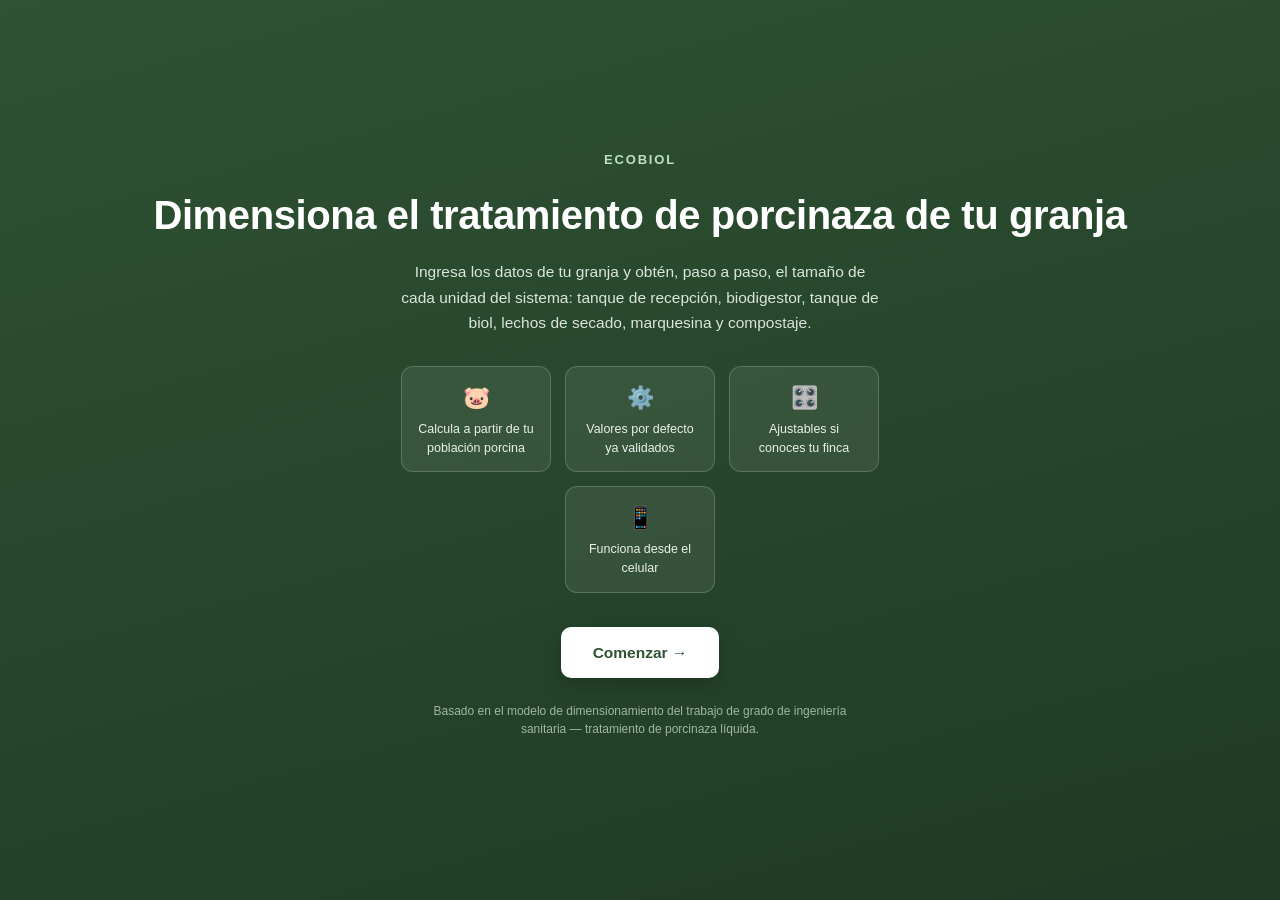
==== index.html @ 472668e7 "subida de archivos v1" ====
<!DOCTYPE html>
<html lang="es">
<head>
<meta charset="UTF-8">
<meta name="viewport" content="width=device-width, initial-scale=1.0">
<title>ECOBIOL — Dimensionamiento de sistemas de tratamiento de porcinaza</title>
<link rel="stylesheet" href="estilos.css">
</head>
<body>
  <div class="landing">
    <div class="eyebrow">ECOBIOL</div>
    <h1>Dimensiona el tratamiento de porcinaza de tu granja</h1>
    <p class="tagline">Ingresa los datos de tu granja y obtén, paso a paso, el tamaño de cada unidad del sistema: tanque de recepción, biodigestor, tanque de biol, lechos de secado, marquesina y compostaje.</p>

    <div class="features">
      <div class="feature"><span class="ico">🐷</span>Calcula a partir de tu población porcina</div>
      <div class="feature"><span class="ico">⚙️</span>Valores por defecto ya validados</div>
      <div class="feature"><span class="ico">🎛️</span>Ajustables si conoces tu finca</div>
      <div class="feature"><span class="ico">📱</span>Funciona desde el celular</div>
    </div>

    <a class="cta" href="calculadora.html">Comenzar →</a>
    <p class="footnote">Basado en el modelo de dimensionamiento del trabajo de grado de ingeniería sanitaria — tratamiento de porcinaza líquida.</p>
  </div>
</body>
</html>
---- estilos.css ----
:root{
    --bg:#FAF9F5;
    --surface:#FFFFFF;
    --text:#20241F;
    --text-muted:#5B6259;
    --border:#E3E0D4;
    --green:#2F5233;
    --green-light:#E7EEE3;
    --clay:#8C4E30;
    --clay-light:#F3E7DE;
    --teal:#2C6B74;
    --teal-light:#E3EFEF;
    --amber:#8A5A0A;
    --amber-light:#FBF0DC;
    --radius:10px;
    --shadow:0 1px 2px rgba(32,36,31,0.06), 0 4px 14px rgba(32,36,31,0.05);
  }
  *{box-sizing:border-box;}
  body{
    margin:0;
    font-family:-apple-system,BlinkMacSystemFont,"Segoe UI",Roboto,Helvetica,Arial,sans-serif;
    background:var(--bg);
    color:var(--text);
    line-height:1.5;
  }
  .wrap{max-width:880px;margin:0 auto;padding:0 20px 80px;}
  header.top{
    background:var(--green);
    color:#fff;
    padding:28px 20px 22px;
    margin-bottom:0;
  }
  header.top .inner{max-width:880px;margin:0 auto;}
  header.top h1{
    font-size:22px;
    margin:0 0 6px;
    font-weight:700;
    letter-spacing:-0.01em;
  }
  header.top p{margin:0;color:#DCE6DD;font-size:14px;max-width:640px;}

  .flow-nav{
    display:flex;
    gap:6px;
    overflow-x:auto;
    padding:14px 20px;
    background:var(--surface);
    border-bottom:1px solid var(--border);
    position:sticky;
    top:0;
    z-index:10;
  }
  .flow-nav .inner{display:flex;gap:6px;max-width:880px;margin:0 auto;width:100%;}
  .flow-dot{
    flex:0 0 auto;
    font-size:11.5px;
    padding:6px 10px;
    border-radius:999px;
    border:1px solid var(--border);
    color:var(--text-muted);
    white-space:nowrap;
    text-decoration:none;
    background:var(--bg);
    cursor:pointer;
    font-family:inherit;
  }
  .flow-dot.general{border-color:#D8D5C8;}
  .flow-dot.liquida{border-color:#BFDCDF;color:var(--teal);background:var(--teal-light);}
  .flow-dot.solida{border-color:#E4C9B8;color:var(--clay);background:var(--clay-light);}
  .flow-dot.current{
    background:var(--green)!important;
    color:#fff!important;
    border-color:var(--green)!important;
    font-weight:700;
  }

  /* --- Navegación por pasos a pantalla completa --- */
  .step{display:none;animation:stepIn .25s ease;}
  .step.active{display:block;}
  @keyframes stepIn{from{opacity:0;transform:translateY(6px);}to{opacity:1;transform:translateY(0);}}

  .step-footer{
    position:fixed;left:0;right:0;bottom:0;
    background:var(--surface);
    border-top:1px solid var(--border);
    padding:12px 20px;
    display:flex;align-items:center;justify-content:space-between;gap:14px;
    z-index:20;
    box-shadow:0 -2px 10px rgba(32,36,31,0.06);
  }
  .step-footer .inner{max-width:880px;margin:0 auto;width:100%;display:flex;align-items:center;justify-content:space-between;gap:14px;}
  .step-footer .counter{font-size:12.5px;color:var(--text-muted);white-space:nowrap;}
  button.nav-btn{
    background:var(--green);color:#fff;border:none;padding:11px 20px;border-radius:8px;
    font-size:14px;font-weight:600;cursor:pointer;font-family:inherit;
  }
  button.nav-btn.ghost{background:transparent;color:var(--text);border:1.5px solid var(--border);}
  button.nav-btn:disabled{opacity:0.32;cursor:default;}
  .wrap{padding-bottom:100px;}

  section.card{
    background:var(--surface);
    border:1px solid var(--border);
    border-radius:var(--radius);
    padding:22px 22px 24px;
    margin-top:20px;
    box-shadow:var(--shadow);
  }
  section.card.hidden{display:none;}
  .tag{
    display:inline-block;
    font-size:11px;
    font-weight:700;
    text-transform:uppercase;
    letter-spacing:0.04em;
    padding:3px 8px;
    border-radius:5px;
    margin-bottom:10px;
  }
  .tag.liquida{background:var(--teal-light);color:var(--teal);}
  .tag.solida{background:var(--clay-light);color:var(--clay);}
  .tag.general{background:var(--green-light);color:var(--green);}

  h2{font-size:17px;margin:0 0 4px;font-weight:700;}
  h3{font-size:14px;margin:18px 0 8px;font-weight:700;color:var(--text);}
  .sub{color:var(--text-muted);font-size:13.5px;margin:0 0 16px;}

  .grid{display:grid;grid-template-columns:repeat(2,1fr);gap:12px 16px;}
  .grid.cols-4{grid-template-columns:repeat(4,1fr);}
  @media (max-width:600px){ .grid, .grid.cols-4{grid-template-columns:1fr 1fr;} }

  label{display:block;font-size:12.5px;color:var(--text-muted);margin-bottom:4px;}
  input[type=number], select{
    width:100%;
    padding:9px 10px;
    border:1px solid var(--border);
    border-radius:7px;
    font-size:14px;
    background:var(--bg);
    color:var(--text);
    font-family:inherit;
  }
  input[type=number]:focus, select:focus{outline:2px solid var(--green);outline-offset:1px;}

  .radio-row{display:flex;gap:10px;flex-wrap:wrap;}
  .radio-card{
    flex:1 1 200px;
    border:1.5px solid var(--border);
    border-radius:var(--radius);
    padding:12px 14px;
    cursor:pointer;
    background:var(--bg);
  }
  .radio-card input{margin-right:8px;}
  .radio-card.checked{border-color:var(--green);background:var(--green-light);}
  .radio-card strong{display:block;font-size:14px;margin-bottom:2px;}
  .radio-card span.d{font-size:12.5px;color:var(--text-muted);}

  /* Tarjetas de decisión grandes: diagrama + título + explicación */
  .choice-grid{display:grid;grid-template-columns:repeat(2,1fr);gap:16px;margin-top:14px;}
  .choice-grid.cols-3{grid-template-columns:repeat(3,1fr);}
  @media (max-width:700px){ .choice-grid, .choice-grid.cols-3{grid-template-columns:1fr;} }

  .choice-card{
    border:2px solid var(--border);
    border-radius:14px;
    background:var(--surface);
    cursor:pointer;
    overflow:hidden;
    text-align:left;
    transition:border-color .15s, box-shadow .15s;
    position:relative;
  }
  .choice-card:hover{border-color:var(--text-muted);}
  .choice-card.selected{border-color:var(--green);box-shadow:0 0 0 3px var(--green-light);}
  .choice-card input{position:absolute;opacity:0;pointer-events:none;}
  .choice-card .diagram{
    background:var(--bg);
    border-bottom:1px solid var(--border);
    padding:10px 10px 0;
  }
  .choice-card .diagram svg{display:block;width:100%;height:auto;}
  .choice-card .body{padding:14px 16px 16px;}
  .choice-card .badge-check{
    position:absolute;top:10px;right:10px;
    width:22px;height:22px;border-radius:50%;
    background:var(--green);color:#fff;
    display:none;align-items:center;justify-content:center;font-size:13px;font-weight:700;
  }
  .choice-card.selected .badge-check{display:flex;}
  .choice-card h4{margin:0 0 6px;font-size:16px;font-weight:700;}
  .choice-card p{margin:0;font-size:13.5px;color:var(--text-muted);line-height:1.55;}
  .choice-card .stat-row{display:flex;gap:14px;margin-top:10px;font-size:12px;color:var(--text-muted);}
  .choice-card .stat-row b{display:block;font-size:14.5px;color:var(--text);font-variant-numeric:tabular-nums;}
  .choice-card .best-tag{
    display:inline-block;font-size:10.5px;font-weight:700;text-transform:uppercase;letter-spacing:.03em;
    background:var(--teal-light);color:var(--teal);padding:2px 7px;border-radius:5px;margin-bottom:8px;
  }
  .choice-card .diagram{position:relative;}
  .choice-card .diagram img{display:block;width:100%;height:auto;border-radius:2px;}
  .btn-plano{
    position:absolute;bottom:8px;right:8px;
    background:rgba(32,36,31,0.82);color:#fff;border:none;
    font-size:11.5px;padding:5px 10px;border-radius:6px;cursor:pointer;
    display:flex;align-items:center;gap:5px;
  }
  .btn-plano:hover{background:rgba(32,36,31,0.95);}

  .lightbox{
    display:none;position:fixed;inset:0;background:rgba(20,22,18,0.88);
    z-index:100;align-items:center;justify-content:center;padding:24px;
  }
  .lightbox.open{display:flex;}
  .lightbox img{max-width:100%;max-height:100%;border-radius:6px;background:#fff;}
  .lightbox .close-lb{
    position:absolute;top:18px;right:22px;background:#fff;border:none;
    width:36px;height:36px;border-radius:50%;font-size:18px;cursor:pointer;color:var(--text);
  }

  details.adv{margin-top:16px;border-top:1px dashed var(--border);padding-top:10px;}
  details.adv summary{cursor:pointer;font-size:12.5px;color:var(--green);font-weight:600;}
  details.adv .grid{margin-top:12px;}
  details.adv label{font-size:11.5px;}

  .results{
    margin-top:16px;
    background:var(--bg);
    border:1px solid var(--border);
    border-radius:8px;
    padding:14px 16px;
  }
  .results table{width:100%;border-collapse:collapse;font-size:13.5px;}
  .results td{padding:5px 4px;border-bottom:1px solid var(--border);}
  .results tr:last-child td{border-bottom:none;}
  .results td.k{color:var(--text-muted);}
  .results td.v{text-align:right;font-weight:600;font-variant-numeric:tabular-nums;}

  .note{font-size:12.5px;color:var(--text-muted);margin-top:10px;background:var(--amber-light);border:1px solid #EAD9B4;color:var(--amber);padding:8px 10px;border-radius:7px;}
  .cta-row{display:flex;gap:10px;margin-top:18px;}
  button.primary{
    background:var(--green);color:#fff;border:none;padding:10px 18px;border-radius:8px;
    font-size:14px;font-weight:600;cursor:pointer;
  }
  button.ghost{
    background:transparent;color:var(--text-muted);border:1px solid var(--border);padding:10px 18px;border-radius:8px;
    font-size:14px;cursor:pointer;
  }
  .compare-table{width:100%;border-collapse:collapse;font-size:13px;margin-top:12px;}
  .compare-table th,.compare-table td{padding:7px 8px;border-bottom:1px solid var(--border);text-align:left;}
  .compare-table th{color:var(--text-muted);font-weight:600;font-size:12px;text-transform:uppercase;letter-spacing:0.02em;}
  .compare-table td.num{text-align:right;font-variant-numeric:tabular-nums;}
  .compare-table tr.best{background:var(--teal-light);}
  footer.foot{max-width:880px;margin:30px auto 0;padding:0 20px;color:var(--text-muted);font-size:12px;}

/* ================= Portada (index.html) ================= */
.landing{
  min-height:100vh;
  display:flex;flex-direction:column;align-items:center;justify-content:center;
  text-align:center;padding:40px 20px;
  background:linear-gradient(165deg, var(--green) 0%, #1F3A24 100%);
  color:#fff;
}
.landing .eyebrow{
  font-size:13px;letter-spacing:.14em;text-transform:uppercase;color:#BFE0C4;margin-bottom:16px;font-weight:600;
}
.landing h1{font-size:clamp(28px,5vw,40px);margin:0 0 14px;font-weight:800;letter-spacing:-0.01em;}
.landing p.tagline{max-width:480px;color:#DCE6DD;font-size:15.5px;line-height:1.65;margin:0 0 30px;}
.landing .features{display:flex;gap:14px;flex-wrap:wrap;justify-content:center;margin-bottom:34px;max-width:620px;}
.landing .feature{
  background:rgba(255,255,255,0.08);border:1px solid rgba(255,255,255,0.18);border-radius:12px;
  padding:14px 16px;font-size:12.5px;width:150px;color:#EAF2EA;
}
.landing .feature .ico{font-size:22px;display:block;margin-bottom:6px;}
.landing .cta{
  background:#fff;color:var(--green);border:none;padding:14px 32px;border-radius:10px;
  font-size:15.5px;font-weight:700;text-decoration:none;display:inline-block;
  box-shadow:0 6px 20px rgba(0,0,0,0.18);
}
.landing .cta:hover{background:#F1F5EE;}
.landing .footnote{margin-top:24px;font-size:12px;color:#9FB79F;max-width:420px;}
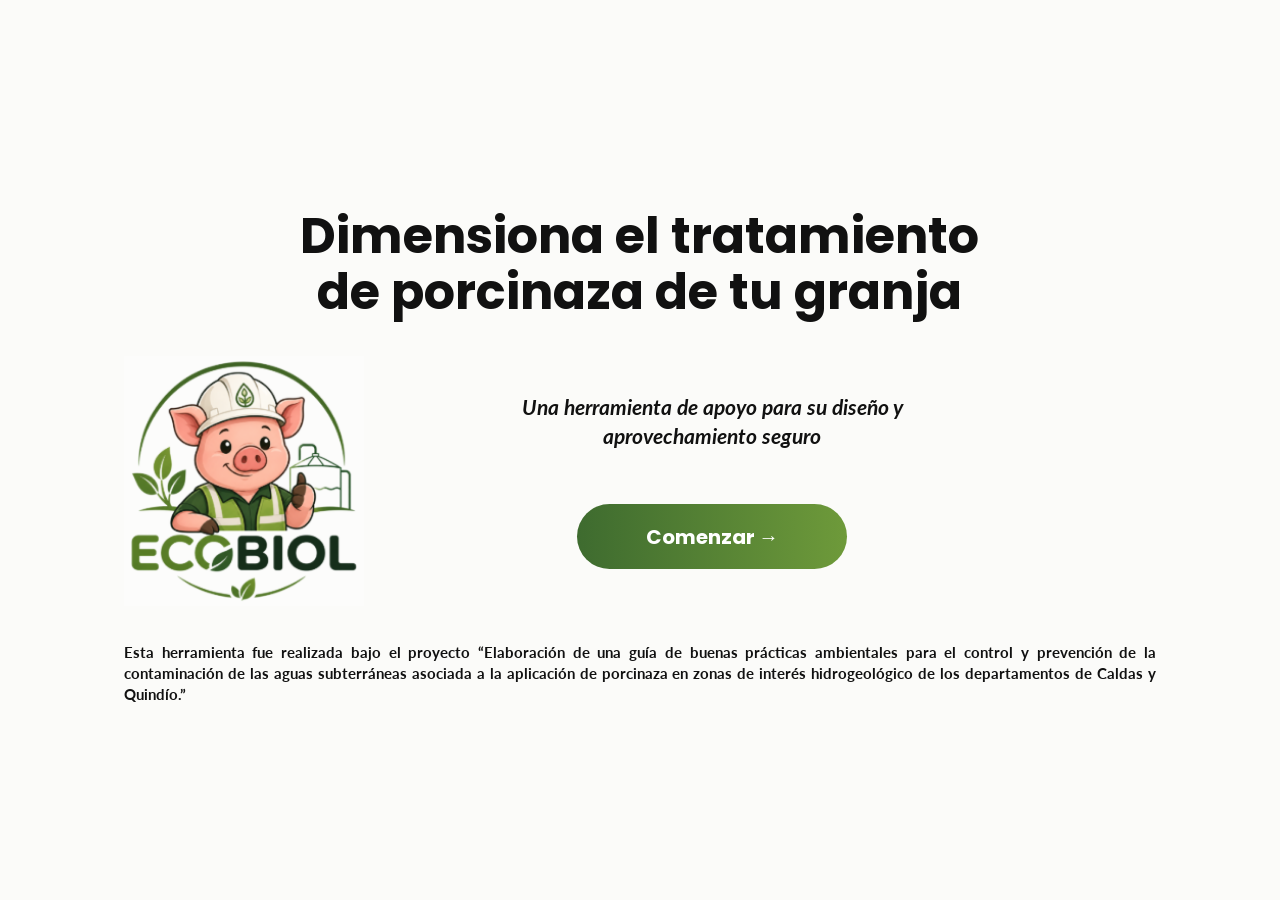
==== commit 8885fa2b: "cambio en la pagina de inicio" ====
--- a/index.html
+++ b/index.html
@@ -4,23 +4,32 @@
 <meta charset="UTF-8">
 <meta name="viewport" content="width=device-width, initial-scale=1.0">
 <title>ECOBIOL — Dimensionamiento de sistemas de tratamiento de porcinaza</title>
+<meta name="description" content="Herramienta de apoyo para el diseño y aprovechamiento seguro de sistemas de tratamiento de porcinaza.">
+<link rel="preconnect" href="https://fonts.googleapis.com">
+<link rel="preconnect" href="https://fonts.gstatic.com" crossorigin>
+<link href="https://fonts.googleapis.com/css2?family=Poppins:wght@700&family=Lato:ital,wght@0,400;0,700;1,700&display=swap" rel="stylesheet">
 <link rel="stylesheet" href="estilos.css">
 </head>
-<body>
-  <div class="landing">
-    <div class="eyebrow">ECOBIOL</div>
-    <h1>Dimensiona el tratamiento de porcinaza de tu granja</h1>
-    <p class="tagline">Ingresa los datos de tu granja y obtén, paso a paso, el tamaño de cada unidad del sistema: tanque de recepción, biodigestor, tanque de biol, lechos de secado, marquesina y compostaje.</p>
+<body class="pagina-portada">
 
-    <div class="features">
-      <div class="feature"><span class="ico">🐷</span>Calcula a partir de tu población porcina</div>
-      <div class="feature"><span class="ico">⚙️</span>Valores por defecto ya validados</div>
-      <div class="feature"><span class="ico">🎛️</span>Ajustables si conoces tu finca</div>
-      <div class="feature"><span class="ico">📱</span>Funciona desde el celular</div>
+  <main class="portada">
+
+    <h1 class="portada__titulo">Dimensiona el tratamiento de porcinaza de tu granja</h1>
+
+    <div class="portada__centro">
+      <img class="portada__logo" src="logo-ecobiol.png"
+           alt="Logo de ECOBIOL: cerdito con casco de seguridad junto a un biodigestor">
+      <div class="portada__accion">
+        <p class="portada__subtitulo">Una herramienta de apoyo para su diseño y aprovechamiento seguro</p>
+        <a class="portada__boton" href="calculadora.html">Comenzar <span aria-hidden="true">→</span></a>
+      </div>
     </div>
 
-    <a class="cta" href="calculadora.html">Comenzar →</a>
-    <p class="footnote">Basado en el modelo de dimensionamiento del trabajo de grado de ingeniería sanitaria — tratamiento de porcinaza líquida.</p>
-  </div>
+    <p class="portada__creditos">
+      Esta herramienta fue realizada bajo el proyecto “Elaboración de una guía de buenas prácticas ambientales para el control y prevención de la contaminación de las aguas subterráneas asociada a la aplicación de porcinaza en zonas de interés hidrogeológico de los departamentos de Caldas y Quindío.”
+    </p>
+
+  </main>
+
 </body>
 </html>
--- a/estilos.css
+++ b/estilos.css
@@ -253,28 +253,66 @@
   footer.foot{max-width:880px;margin:30px auto 0;padding:0 20px;color:var(--text-muted);font-size:12px;}
 
 /* ================= Portada (index.html) ================= */
-.landing{
+/* Diseño basado en Canva. Solo aplica cuando <body class="pagina-portada"> */
+body.pagina-portada{
+  --portada-fondo:#FBFBF9;
+  --portada-texto:#111111;
+  --portada-verde-oscuro:#3E6B2F;
+  --portada-verde-claro:#6E9A3A;
+  background:var(--portada-fondo);
+  color:var(--portada-texto);
+  font-family:'Lato','Segoe UI',Arial,sans-serif;
+  line-height:1.4;
+}
+.portada{
   min-height:100vh;
-  display:flex;flex-direction:column;align-items:center;justify-content:center;
-  text-align:center;padding:40px 20px;
-  background:linear-gradient(165deg, var(--green) 0%, #1F3A24 100%);
+  max-width:1080px;
+  margin:0 auto;
+  padding:clamp(2rem,6vh,4.5rem) 1.5rem 2.5rem;
+  display:flex;flex-direction:column;justify-content:center;
+  gap:clamp(1.5rem,4vh,2.5rem);
+}
+.portada__titulo{
+  font-family:'Poppins','Segoe UI',Arial,sans-serif;
+  font-weight:700;
+  font-size:clamp(1.9rem,4.6vw,3.1rem);
+  line-height:1.12;
+  text-align:center;
+  max-width:14em;      /* corta el título en dos líneas como en Canva */
+  margin:0 auto;
+}
+.portada__centro{
+  display:grid;grid-template-columns:auto 1fr;align-items:center;gap:2rem;
+}
+.portada__logo{width:clamp(180px,22vw,240px);height:auto;display:block;}
+.portada__accion{
+  display:flex;flex-direction:column;align-items:center;
+  gap:clamp(2rem,6vh,3.5rem);
+  margin-right:clamp(0px,10vw,140px); /* compensa el logo para centrar el texto */
+}
+.portada__subtitulo{
+  font-style:italic;font-weight:700;
+  font-size:clamp(1.1rem,1.8vw,1.3rem);
+  text-align:center;max-width:22em;margin:0;
+}
+.portada__boton{
+  display:inline-block;min-width:270px;
+  padding:1.15rem 2.5rem;border-radius:999px;
+  background:linear-gradient(90deg,var(--portada-verde-oscuro),var(--portada-verde-claro));
   color:#fff;
-}
-.landing .eyebrow{
-  font-size:13px;letter-spacing:.14em;text-transform:uppercase;color:#BFE0C4;margin-bottom:16px;font-weight:600;
-}
-.landing h1{font-size:clamp(28px,5vw,40px);margin:0 0 14px;font-weight:800;letter-spacing:-0.01em;}
-.landing p.tagline{max-width:480px;color:#DCE6DD;font-size:15.5px;line-height:1.65;margin:0 0 30px;}
-.landing .features{display:flex;gap:14px;flex-wrap:wrap;justify-content:center;margin-bottom:34px;max-width:620px;}
-.landing .feature{
-  background:rgba(255,255,255,0.08);border:1px solid rgba(255,255,255,0.18);border-radius:12px;
-  padding:14px 16px;font-size:12.5px;width:150px;color:#EAF2EA;
-}
-.landing .feature .ico{font-size:22px;display:block;margin-bottom:6px;}
-.landing .cta{
-  background:#fff;color:var(--green);border:none;padding:14px 32px;border-radius:10px;
-  font-size:15.5px;font-weight:700;text-decoration:none;display:inline-block;
-  box-shadow:0 6px 20px rgba(0,0,0,0.18);
-}
-.landing .cta:hover{background:#F1F5EE;}
-.landing .footnote{margin-top:24px;font-size:12px;color:#9FB79F;max-width:420px;}
+  font-family:'Poppins','Segoe UI',Arial,sans-serif;
+  font-weight:700;font-size:1.25rem;
+  text-align:center;text-decoration:none;
+  transition:transform .15s ease, box-shadow .15s ease;
+}
+.portada__boton:hover{transform:translateY(-2px);box-shadow:0 6px 16px rgba(62,107,47,.3);}
+.portada__boton:focus-visible{outline:3px solid var(--portada-verde-oscuro);outline-offset:4px;}
+.portada__creditos{font-weight:700;font-size:.95rem;text-align:justify;hyphens:auto;margin:0;}
+
+@media (max-width:720px){
+  .portada__centro{grid-template-columns:1fr;justify-items:center;gap:1.5rem;}
+  .portada__accion{margin-right:0;gap:1.75rem;}
+  .portada__boton{min-width:0;width:100%;max-width:320px;}
+  .portada__creditos{text-align:left;font-size:.9rem;}
+}
+@media (prefers-reduced-motion:reduce){ .portada__boton{transition:none;} }
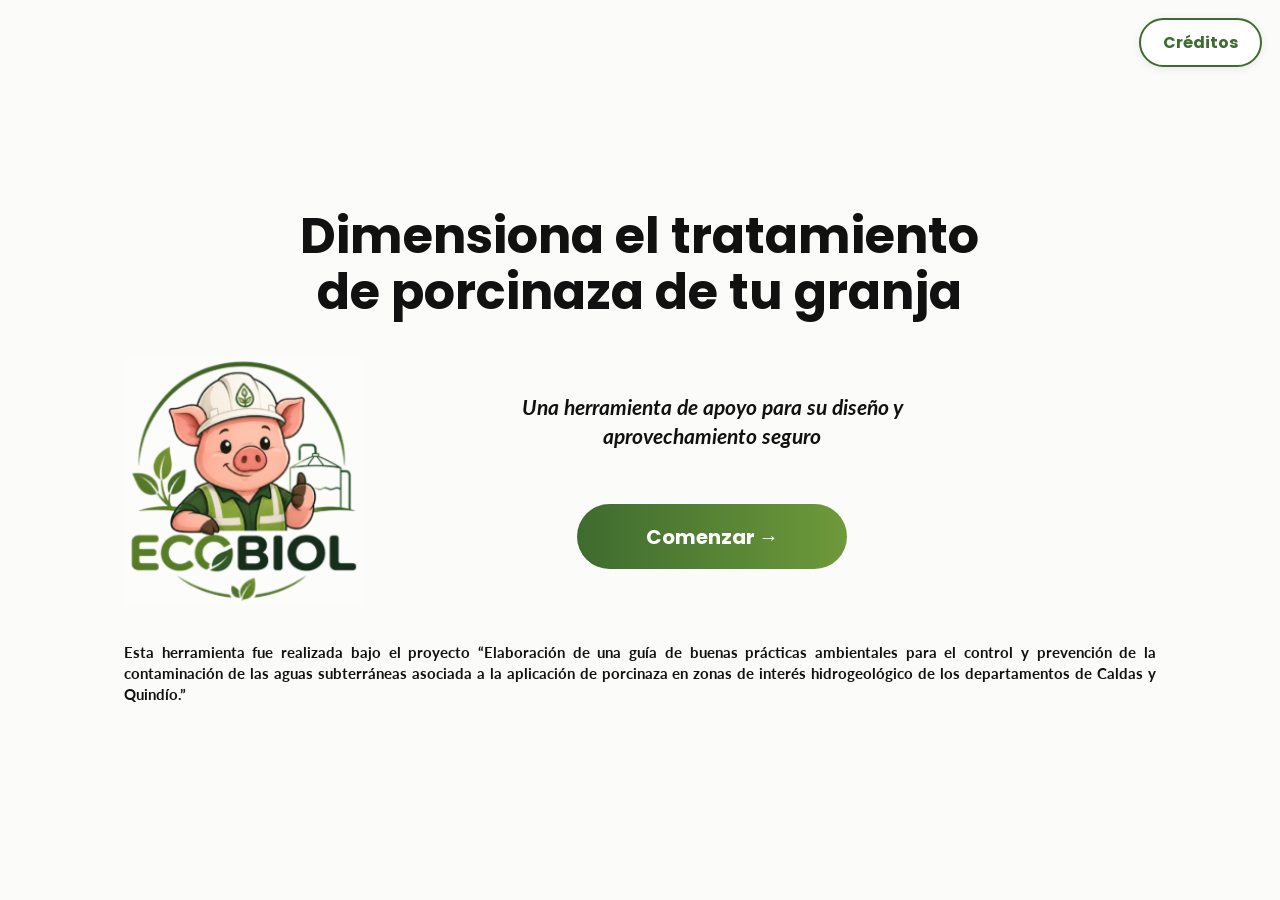
==== commit 4bc57e9c: "Add files via upload" ====
--- a/index.html
+++ b/index.html
@@ -11,6 +11,8 @@
 <link rel="stylesheet" href="estilos.css">
 </head>
 <body class="pagina-portada">
+
+  <button type="button" class="portada__creditos-btn" onclick="document.getElementById('creditos').showModal()">Créditos</button>
 
   <main class="portada">
 
@@ -31,5 +33,55 @@
 
   </main>
 
+  <!-- ================= CRÉDITOS =================
+       Para agregar una persona, copia una línea <li> dentro del grupo que corresponda
+       y cambia el nombre y el rol. Si un grupo no aplica, borra toda su <section>. -->
+  <dialog class="creditos" id="creditos" aria-labelledby="creditosTitulo">
+    <div class="creditos__cab">
+      <h2 id="creditosTitulo">Créditos</h2>
+      <button type="button" class="creditos__cerrar" onclick="this.closest('dialog').close()" aria-label="Cerrar créditos">✕</button>
+    </div>
+    <div class="creditos__cuerpo">
+      <p>ECOBIOL fue construida gracias al trabajo de:</p>
+
+      <section class="creditos__grupo">
+        <h3>Desarrollo de la herramienta</h3>
+        <ul>
+          <li><b>[Nombre completo]</b><span>[Rol] · [Institución]</span></li>
+        </ul>
+      </section>
+
+      <section class="creditos__grupo">
+        <h3>Dirección y asesoría técnica</h3>
+        <ul>
+          <li><b>[Nombre completo]</b><span>[Rol] · [Institución]</span></li>
+        </ul>
+      </section>
+
+      <section class="creditos__grupo">
+        <h3>Diseño gráfico e ilustraciones</h3>
+        <ul>
+          <li><b>[Nombre completo]</b><span>[Rol] · [Institución]</span></li>
+        </ul>
+      </section>
+
+      <section class="creditos__grupo">
+        <h3>Instituciones participantes</h3>
+        <ul>
+          <li><b>[Nombre de la institución]</b><span>[Participación]</span></li>
+        </ul>
+      </section>
+
+      <p class="creditos__version">ECOBIOL · Versión 1.0 · 2026</p>
+    </div>
+  </dialog>
+
+  <script>
+    // Cierra los créditos al hacer clic fuera del recuadro
+    document.getElementById('creditos').addEventListener('click', function(e){
+      if(e.target === this) this.close();
+    });
+  </script>
+
 </body>
 </html>
--- a/estilos.css
+++ b/estilos.css
@@ -1,256 +1,311 @@
+/* =========================================================
+   ECOBIOL — Estilos generales
+   ========================================================= */
 :root{
-    --bg:#FAF9F5;
-    --surface:#FFFFFF;
-    --text:#20241F;
-    --text-muted:#5B6259;
-    --border:#E3E0D4;
-    --green:#2F5233;
-    --green-light:#E7EEE3;
-    --clay:#8C4E30;
-    --clay-light:#F3E7DE;
-    --teal:#2C6B74;
-    --teal-light:#E3EFEF;
-    --amber:#8A5A0A;
-    --amber-light:#FBF0DC;
-    --radius:10px;
-    --shadow:0 1px 2px rgba(32,36,31,0.06), 0 4px 14px rgba(32,36,31,0.05);
-  }
-  *{box-sizing:border-box;}
-  body{
-    margin:0;
-    font-family:-apple-system,BlinkMacSystemFont,"Segoe UI",Roboto,Helvetica,Arial,sans-serif;
-    background:var(--bg);
-    color:var(--text);
-    line-height:1.5;
-  }
-  .wrap{max-width:880px;margin:0 auto;padding:0 20px 80px;}
-  header.top{
-    background:var(--green);
-    color:#fff;
-    padding:28px 20px 22px;
-    margin-bottom:0;
-  }
-  header.top .inner{max-width:880px;margin:0 auto;}
-  header.top h1{
-    font-size:22px;
-    margin:0 0 6px;
-    font-weight:700;
-    letter-spacing:-0.01em;
-  }
-  header.top p{margin:0;color:#DCE6DD;font-size:14px;max-width:640px;}
-
-  .flow-nav{
-    display:flex;
-    gap:6px;
-    overflow-x:auto;
-    padding:14px 20px;
-    background:var(--surface);
-    border-bottom:1px solid var(--border);
-    position:sticky;
-    top:0;
-    z-index:10;
-  }
-  .flow-nav .inner{display:flex;gap:6px;max-width:880px;margin:0 auto;width:100%;}
-  .flow-dot{
-    flex:0 0 auto;
-    font-size:11.5px;
-    padding:6px 10px;
-    border-radius:999px;
-    border:1px solid var(--border);
-    color:var(--text-muted);
-    white-space:nowrap;
-    text-decoration:none;
-    background:var(--bg);
-    cursor:pointer;
-    font-family:inherit;
-  }
-  .flow-dot.general{border-color:#D8D5C8;}
-  .flow-dot.liquida{border-color:#BFDCDF;color:var(--teal);background:var(--teal-light);}
-  .flow-dot.solida{border-color:#E4C9B8;color:var(--clay);background:var(--clay-light);}
-  .flow-dot.current{
-    background:var(--green)!important;
-    color:#fff!important;
-    border-color:var(--green)!important;
-    font-weight:700;
-  }
-
-  /* --- Navegación por pasos a pantalla completa --- */
-  .step{display:none;animation:stepIn .25s ease;}
-  .step.active{display:block;}
-  @keyframes stepIn{from{opacity:0;transform:translateY(6px);}to{opacity:1;transform:translateY(0);}}
-
-  .step-footer{
-    position:fixed;left:0;right:0;bottom:0;
-    background:var(--surface);
-    border-top:1px solid var(--border);
-    padding:12px 20px;
-    display:flex;align-items:center;justify-content:space-between;gap:14px;
-    z-index:20;
-    box-shadow:0 -2px 10px rgba(32,36,31,0.06);
-  }
-  .step-footer .inner{max-width:880px;margin:0 auto;width:100%;display:flex;align-items:center;justify-content:space-between;gap:14px;}
-  .step-footer .counter{font-size:12.5px;color:var(--text-muted);white-space:nowrap;}
-  button.nav-btn{
-    background:var(--green);color:#fff;border:none;padding:11px 20px;border-radius:8px;
-    font-size:14px;font-weight:600;cursor:pointer;font-family:inherit;
-  }
-  button.nav-btn.ghost{background:transparent;color:var(--text);border:1.5px solid var(--border);}
-  button.nav-btn:disabled{opacity:0.32;cursor:default;}
-  .wrap{padding-bottom:100px;}
-
-  section.card{
-    background:var(--surface);
-    border:1px solid var(--border);
-    border-radius:var(--radius);
-    padding:22px 22px 24px;
-    margin-top:20px;
-    box-shadow:var(--shadow);
-  }
-  section.card.hidden{display:none;}
-  .tag{
-    display:inline-block;
-    font-size:11px;
-    font-weight:700;
-    text-transform:uppercase;
-    letter-spacing:0.04em;
-    padding:3px 8px;
-    border-radius:5px;
-    margin-bottom:10px;
-  }
-  .tag.liquida{background:var(--teal-light);color:var(--teal);}
-  .tag.solida{background:var(--clay-light);color:var(--clay);}
-  .tag.general{background:var(--green-light);color:var(--green);}
-
-  h2{font-size:17px;margin:0 0 4px;font-weight:700;}
-  h3{font-size:14px;margin:18px 0 8px;font-weight:700;color:var(--text);}
-  .sub{color:var(--text-muted);font-size:13.5px;margin:0 0 16px;}
-
-  .grid{display:grid;grid-template-columns:repeat(2,1fr);gap:12px 16px;}
-  .grid.cols-4{grid-template-columns:repeat(4,1fr);}
-  @media (max-width:600px){ .grid, .grid.cols-4{grid-template-columns:1fr 1fr;} }
-
-  label{display:block;font-size:12.5px;color:var(--text-muted);margin-bottom:4px;}
-  input[type=number], select{
-    width:100%;
-    padding:9px 10px;
-    border:1px solid var(--border);
-    border-radius:7px;
-    font-size:14px;
-    background:var(--bg);
-    color:var(--text);
-    font-family:inherit;
-  }
-  input[type=number]:focus, select:focus{outline:2px solid var(--green);outline-offset:1px;}
-
-  .radio-row{display:flex;gap:10px;flex-wrap:wrap;}
-  .radio-card{
-    flex:1 1 200px;
-    border:1.5px solid var(--border);
-    border-radius:var(--radius);
-    padding:12px 14px;
-    cursor:pointer;
-    background:var(--bg);
-  }
-  .radio-card input{margin-right:8px;}
-  .radio-card.checked{border-color:var(--green);background:var(--green-light);}
-  .radio-card strong{display:block;font-size:14px;margin-bottom:2px;}
-  .radio-card span.d{font-size:12.5px;color:var(--text-muted);}
-
-  /* Tarjetas de decisión grandes: diagrama + título + explicación */
-  .choice-grid{display:grid;grid-template-columns:repeat(2,1fr);gap:16px;margin-top:14px;}
-  .choice-grid.cols-3{grid-template-columns:repeat(3,1fr);}
-  @media (max-width:700px){ .choice-grid, .choice-grid.cols-3{grid-template-columns:1fr;} }
-
-  .choice-card{
-    border:2px solid var(--border);
-    border-radius:14px;
-    background:var(--surface);
-    cursor:pointer;
-    overflow:hidden;
-    text-align:left;
-    transition:border-color .15s, box-shadow .15s;
-    position:relative;
-  }
-  .choice-card:hover{border-color:var(--text-muted);}
-  .choice-card.selected{border-color:var(--green);box-shadow:0 0 0 3px var(--green-light);}
-  .choice-card input{position:absolute;opacity:0;pointer-events:none;}
-  .choice-card .diagram{
-    background:var(--bg);
-    border-bottom:1px solid var(--border);
-    padding:10px 10px 0;
-  }
-  .choice-card .diagram svg{display:block;width:100%;height:auto;}
-  .choice-card .body{padding:14px 16px 16px;}
-  .choice-card .badge-check{
-    position:absolute;top:10px;right:10px;
-    width:22px;height:22px;border-radius:50%;
-    background:var(--green);color:#fff;
-    display:none;align-items:center;justify-content:center;font-size:13px;font-weight:700;
-  }
-  .choice-card.selected .badge-check{display:flex;}
-  .choice-card h4{margin:0 0 6px;font-size:16px;font-weight:700;}
-  .choice-card p{margin:0;font-size:13.5px;color:var(--text-muted);line-height:1.55;}
-  .choice-card .stat-row{display:flex;gap:14px;margin-top:10px;font-size:12px;color:var(--text-muted);}
-  .choice-card .stat-row b{display:block;font-size:14.5px;color:var(--text);font-variant-numeric:tabular-nums;}
-  .choice-card .best-tag{
-    display:inline-block;font-size:10.5px;font-weight:700;text-transform:uppercase;letter-spacing:.03em;
-    background:var(--teal-light);color:var(--teal);padding:2px 7px;border-radius:5px;margin-bottom:8px;
-  }
-  .choice-card .diagram{position:relative;}
-  .choice-card .diagram img{display:block;width:100%;height:auto;border-radius:2px;}
-  .btn-plano{
-    position:absolute;bottom:8px;right:8px;
-    background:rgba(32,36,31,0.82);color:#fff;border:none;
-    font-size:11.5px;padding:5px 10px;border-radius:6px;cursor:pointer;
-    display:flex;align-items:center;gap:5px;
-  }
-  .btn-plano:hover{background:rgba(32,36,31,0.95);}
-
-  .lightbox{
-    display:none;position:fixed;inset:0;background:rgba(20,22,18,0.88);
-    z-index:100;align-items:center;justify-content:center;padding:24px;
-  }
-  .lightbox.open{display:flex;}
-  .lightbox img{max-width:100%;max-height:100%;border-radius:6px;background:#fff;}
-  .lightbox .close-lb{
-    position:absolute;top:18px;right:22px;background:#fff;border:none;
-    width:36px;height:36px;border-radius:50%;font-size:18px;cursor:pointer;color:var(--text);
-  }
-
-  details.adv{margin-top:16px;border-top:1px dashed var(--border);padding-top:10px;}
-  details.adv summary{cursor:pointer;font-size:12.5px;color:var(--green);font-weight:600;}
-  details.adv .grid{margin-top:12px;}
-  details.adv label{font-size:11.5px;}
-
-  .results{
-    margin-top:16px;
-    background:var(--bg);
-    border:1px solid var(--border);
-    border-radius:8px;
-    padding:14px 16px;
-  }
-  .results table{width:100%;border-collapse:collapse;font-size:13.5px;}
-  .results td{padding:5px 4px;border-bottom:1px solid var(--border);}
-  .results tr:last-child td{border-bottom:none;}
-  .results td.k{color:var(--text-muted);}
-  .results td.v{text-align:right;font-weight:600;font-variant-numeric:tabular-nums;}
-
-  .note{font-size:12.5px;color:var(--text-muted);margin-top:10px;background:var(--amber-light);border:1px solid #EAD9B4;color:var(--amber);padding:8px 10px;border-radius:7px;}
-  .cta-row{display:flex;gap:10px;margin-top:18px;}
-  button.primary{
-    background:var(--green);color:#fff;border:none;padding:10px 18px;border-radius:8px;
-    font-size:14px;font-weight:600;cursor:pointer;
-  }
-  button.ghost{
-    background:transparent;color:var(--text-muted);border:1px solid var(--border);padding:10px 18px;border-radius:8px;
-    font-size:14px;cursor:pointer;
-  }
-  .compare-table{width:100%;border-collapse:collapse;font-size:13px;margin-top:12px;}
-  .compare-table th,.compare-table td{padding:7px 8px;border-bottom:1px solid var(--border);text-align:left;}
-  .compare-table th{color:var(--text-muted);font-weight:600;font-size:12px;text-transform:uppercase;letter-spacing:0.02em;}
-  .compare-table td.num{text-align:right;font-variant-numeric:tabular-nums;}
-  .compare-table tr.best{background:var(--teal-light);}
-  footer.foot{max-width:880px;margin:30px auto 0;padding:0 20px;color:var(--text-muted);font-size:12px;}
+  /* Paleta */
+  --bg:#FCFCFB;
+  --surface:#FFFFFF;
+  --text:#20241F;
+  --text-muted:#5B6259;
+  --border:#E3E0D4;
+  --green:#335335;          /* encabezado y botones principales */
+  --green-light:#F1F4EB;    /* etapa: información de la granja */
+  --verde-oscuro:#43632E;   /* degradado de botones */
+  --verde-claro:#6E9A3A;
+  --gris-verde:#C1CAC0;     /* cajas informativas */
+  --clay:#8C4E30;
+  --clay-light:#FBF1E6;     /* etapa: fracción sólida */
+  --teal:#2C6B74;
+  --teal-light:#EEF5F5;     /* etapa: fracción líquida */
+  --amber:#8A5A0A;
+  --amber-light:#FBF0DC;
+  --radius:10px;
+  --shadow:0 1px 2px rgba(32,36,31,0.06), 0 4px 14px rgba(32,36,31,0.05);
+
+  /* Medidas */
+  --ancho:1360px;           /* ancho máximo del contenido */
+  --margen:clamp(16px,3vw,40px);
+
+  /* Tipografía */
+  --f-titulo:'Poppins','Segoe UI',Arial,sans-serif;
+  --f-texto:'Lato','Segoe UI',Arial,sans-serif;
+}
+*{box-sizing:border-box;}
+body{
+  margin:0;
+  font-family:var(--f-texto);
+  background:var(--bg);
+  color:var(--text);
+  line-height:1.5;
+}
+.wrap{max-width:var(--ancho);margin:0 auto;padding:0 var(--margen) 40px;}
+
+/* ---------- Encabezado ---------- */
+header.top{
+  background:var(--green);
+  color:#fff;
+  padding:clamp(28px,4vw,52px) var(--margen) clamp(28px,4vw,56px);
+  border-radius:0 0 clamp(20px,3vw,40px) clamp(20px,3vw,40px);
+}
+header.top .inner{max-width:var(--ancho);margin:0 auto;}
+header.top h1{
+  font-family:var(--f-titulo);
+  font-size:clamp(22px,3vw,40px);
+  line-height:1.2;
+  margin:0 0 14px;
+  font-weight:700;
+  text-align:center;
+}
+header.top p{
+  margin:0 auto;max-width:1260px;
+  color:#fff;font-weight:700;
+  font-size:clamp(15px,1.5vw,21px);
+  line-height:1.3;
+  text-align:justify;hyphens:auto;
+}
+
+/* ---------- Etapas y línea de pasos ---------- */
+.flow-nav{padding:clamp(20px,3vw,40px) var(--margen) 8px;}
+.flow-nav .inner{max-width:var(--ancho);margin:0 auto;}
+
+.fases{display:grid;grid-template-columns:1fr 1.2fr 1.2fr;gap:22px;}
+.fase{
+  display:flex;align-items:center;justify-content:center;gap:16px;
+  padding:14px 20px;border-radius:999px;
+  font-family:var(--f-titulo);font-weight:700;font-size:clamp(14px,1.3vw,19px);
+}
+.fase svg{width:38px;height:38px;flex:0 0 auto;fill:none;stroke-width:1.6;stroke-linecap:round;stroke-linejoin:round;}
+.fase.general{background:var(--green-light);}
+.fase.general svg{stroke:var(--green);}
+.fase.liquida{background:var(--teal-light);}
+.fase.liquida svg{fill:#5AA6D6;stroke:#2F7DB3;}
+.fase.solida{background:var(--clay-light);}
+.fase.solida svg{fill:#5A3A22;stroke:#5A3A22;}
+.fase.solida svg circle{fill:#8C6A4A;stroke:none;}
+
+.stepper{
+  list-style:none;margin:30px 0 0;padding:0 0 6px;
+  display:flex;justify-content:space-between;
+  overflow-x:auto;scrollbar-width:thin;
+}
+.stepper li{flex:1 1 0;min-width:96px;position:relative;display:flex;justify-content:center;}
+/* línea que une los círculos */
+.stepper li + li::before{
+  content:"";position:absolute;top:37px;right:50%;width:100%;height:3px;
+  background:var(--green-light);z-index:0;
+}
+.flow-dot{
+  position:relative;z-index:1;
+  display:flex;flex-direction:column;align-items:center;gap:10px;
+  background:none;border:none;padding:0;cursor:pointer;
+  font-family:var(--f-texto);color:var(--text);
+}
+.flow-dot .num{
+  width:74px;height:74px;border-radius:50%;
+  display:flex;align-items:center;justify-content:center;
+  font-family:var(--f-texto);font-size:28px;font-weight:400;
+  border:3px solid var(--green-light);background:var(--bg);
+  transition:transform .15s, background .15s, border-color .15s;
+}
+.flow-dot .lbl{font-size:clamp(14px,1.3vw,19px);line-height:1.1;text-align:center;max-width:9em;}
+.flow-dot.liquida .num{background:var(--teal-light);border-color:var(--teal-light);}
+.flow-dot.solida .num{background:var(--clay-light);border-color:var(--clay-light);}
+.flow-dot:hover .num{transform:scale(1.06);}
+.flow-dot.done .num{border-color:var(--verde-claro);}
+.flow-dot.current .num{
+  background:linear-gradient(135deg,var(--verde-oscuro),var(--verde-claro));
+  border-color:transparent;color:#fff;font-weight:700;
+}
+.flow-dot.current .lbl{font-weight:700;}
+.flow-dot:focus-visible{outline:none;}
+.flow-dot:focus-visible .num{outline:3px solid var(--green);outline-offset:3px;}
+
+/* ---------- Pasos ---------- */
+.step{display:none;animation:stepIn .25s ease;}
+.step.active{display:block;}
+@keyframes stepIn{from{opacity:0;transform:translateY(6px);}to{opacity:1;transform:translateY(0);}}
+
+/* Encabezado de paso: insignia + título */
+.paso{padding-top:clamp(20px,3vw,40px);}
+.paso-encabezado{display:flex;align-items:flex-start;gap:clamp(20px,3vw,42px);}
+.paso-badge{
+  flex:0 0 auto;
+  min-width:clamp(150px,19vw,272px);
+  padding:6px 34px;border-radius:999px;
+  background:linear-gradient(90deg,var(--verde-oscuro),var(--verde-claro));
+  color:#fff;font-family:var(--f-titulo);font-weight:700;font-size:clamp(26px,2.8vw,40px);line-height:1.3;
+}
+.paso h2{font-family:var(--f-titulo);font-size:clamp(26px,2.9vw,42px);line-height:1.15;margin:0 0 8px;font-weight:700;}
+.paso .sub{font-size:clamp(16px,1.6vw,22px);color:var(--text);margin:0;max-width:34em;line-height:1.2;}
+
+/* Caja informativa gris-verde */
+.caja-info{
+  background:var(--gris-verde);
+  border-radius:clamp(20px,2.5vw,36px);
+  padding:clamp(20px,2.5vw,26px) clamp(22px,4vw,60px) clamp(22px,3vw,40px);
+  margin-top:clamp(28px,3.5vw,46px);
+}
+.caja-info h3{font-family:var(--f-titulo);font-size:clamp(22px,2.3vw,33px);line-height:1.2;margin:0 0 10px;font-weight:700;}
+.caja-info p{font-size:clamp(16px,1.6vw,22px);line-height:1.2;margin:0 0 1em;}
+.caja-info p:last-child{margin-bottom:0;}
+
+/* Tarjetas de alternativa (CS / SS) */
+.alternativas{display:grid;grid-template-columns:1fr 1fr;gap:clamp(20px,3vw,40px);margin-top:clamp(30px,3.5vw,44px);}
+.alternativa{
+  position:relative;
+  display:flex;flex-direction:column;
+  border:3px solid transparent;border-radius:18px;
+  padding:14px 14px 22px;
+  transition:border-color .15s, box-shadow .15s, background .15s;
+}
+.alternativa input{position:absolute;opacity:0;pointer-events:none;}
+.alternativa h4{font-family:var(--f-texto);font-size:clamp(17px,1.5vw,20px);font-weight:700;margin:0 0 8px;}
+.alternativa > img{display:block;width:100%;height:auto;border-radius:6px;}
+.alternativa.selected{border-color:var(--verde-claro);background:var(--green-light);box-shadow:0 6px 20px rgba(51,83,53,.12);}
+
+.alternativa__botones{display:flex;flex-wrap:wrap;justify-content:center;gap:20px;margin-top:auto;padding-top:40px;}
+.btn-seleccionar, .btn-plano{
+  display:inline-flex;align-items:center;justify-content:center;gap:12px;
+  min-height:50px;padding:10px 24px;border-radius:8px;
+  font-family:var(--f-texto);font-size:17px;cursor:pointer;
+  box-shadow:0 2px 6px rgba(0,0,0,.12);
+  transition:transform .15s, box-shadow .15s, background .15s;
+}
+.btn-seleccionar{background:var(--surface);color:var(--green);border:2px solid var(--green);}
+.btn-seleccionar .ico-check{
+  width:24px;height:24px;border-radius:50%;
+  display:flex;align-items:center;justify-content:center;
+  border:2px solid currentColor;font-size:13px;font-weight:700;
+}
+.btn-seleccionar .txt-ok{display:none;}
+.alternativa.selected .btn-seleccionar{background:var(--green);color:#fff;border-color:var(--green);}
+.alternativa.selected .btn-seleccionar .ico-check{background:#fff;color:var(--green);border-color:#fff;}
+.alternativa.selected .btn-seleccionar .txt-sel{display:none;}
+.alternativa.selected .btn-seleccionar .txt-ok{display:inline;}
+.btn-plano{background:var(--surface);color:var(--text);border:2px solid #E2E6E4;}
+.btn-plano svg{width:22px;height:22px;fill:none;stroke:currentColor;stroke-width:2;stroke-linecap:round;stroke-linejoin:round;}
+.btn-seleccionar:hover, .btn-plano:hover{transform:translateY(-1px);box-shadow:0 4px 12px rgba(0,0,0,.15);}
+.alternativa input:focus-visible ~ .alternativa__botones .btn-seleccionar,
+.btn-plano:focus-visible{outline:3px solid var(--verde-claro);outline-offset:3px;}
+
+/* Bloque de tecnologías de separación (solo CS) */
+.bloque-separacion{display:grid;grid-template-columns:minmax(0,0.85fr) minmax(0,1fr);gap:clamp(20px,3vw,40px);align-items:center;margin-top:clamp(36px,4vw,60px);}
+.bloque-separacion .caja-info{margin-top:0;padding:clamp(22px,3vw,48px) clamp(20px,2vw,26px);}
+.tecnologias{margin:0;background:var(--surface);padding:24px 26px 20px;border-radius:6px;}
+.tecnologias figcaption{text-align:center;font-weight:700;font-size:15px;margin-bottom:14px;}
+.tecnologias img{display:block;width:100%;height:auto;}
+
+/* ---------- Barra inferior Atrás / Siguiente ---------- */
+.step-footer{
+  position:fixed;left:0;right:0;bottom:0;z-index:20;
+  background:rgba(252,252,251,.94);
+  backdrop-filter:blur(6px);
+  border-top:1px solid var(--border);
+  padding:12px var(--margen);
+}
+.step-footer .inner{max-width:var(--ancho);margin:0 auto;display:flex;align-items:center;justify-content:space-between;gap:14px;}
+.step-footer .counter{font-size:clamp(15px,1.5vw,21px);font-weight:700;white-space:nowrap;}
+button.nav-btn{
+  min-width:clamp(120px,17vw,248px);
+  padding:12px 24px;border:none;border-radius:999px;
+  background:linear-gradient(90deg,var(--verde-oscuro),var(--verde-claro));
+  color:#fff;font-family:var(--f-titulo);font-size:clamp(15px,1.4vw,19px);font-weight:700;
+  cursor:pointer;transition:transform .15s, box-shadow .15s;
+}
+button.nav-btn:hover:not(:disabled){transform:translateY(-1px);box-shadow:0 6px 14px rgba(67,99,46,.3);}
+button.nav-btn:disabled{opacity:.35;cursor:default;}
+
+/* ---------- Celular y tableta ---------- */
+@media (max-width:900px){
+  .fases{grid-template-columns:1fr;gap:8px;}
+  .fase{justify-content:flex-start;padding:8px 16px;}
+  .fase svg{width:28px;height:28px;}
+  .alternativas,.bloque-separacion{grid-template-columns:1fr;}
+}
+@media (max-width:600px){
+  header.top{border-radius:0 0 20px 20px;}
+  header.top p{text-align:left;font-weight:400;}
+  .stepper{justify-content:flex-start;margin-top:20px;}
+  .stepper li{min-width:84px;flex:0 0 84px;}
+  .stepper li + li::before{top:26px;}
+  .flow-dot .num{width:52px;height:52px;font-size:20px;}
+  .flow-dot .lbl{font-size:13px;}
+  .paso-encabezado{flex-direction:column;gap:14px;}
+  .paso-badge{min-width:0;padding:4px 26px;}
+  .alternativa{padding:10px 8px 18px;}
+  .alternativa__botones{padding-top:20px;gap:10px;}
+  .btn-seleccionar,.btn-plano{width:100%;}
+  .step-footer .inner{gap:8px;}
+  button.nav-btn{min-width:0;padding:11px 18px;}
+}
+@media (prefers-reduced-motion:reduce){
+  .step,.flow-dot .num,.btn-seleccionar,.btn-plano,button.nav-btn{animation:none;transition:none;}
+}
+
+/* =========================================================
+   Pasos 2 a 10 (diseño anterior — se ajustarán bloque por bloque)
+   ========================================================= */
+section.card{
+  background:var(--surface);
+  border:1px solid var(--border);
+  border-radius:var(--radius);
+  padding:22px 22px 24px;
+  margin-top:28px;
+  box-shadow:var(--shadow);
+}
+section.card.hidden{display:none;}
+.tag{
+  display:inline-block;font-size:11px;font-weight:700;text-transform:uppercase;letter-spacing:0.04em;
+  padding:3px 8px;border-radius:5px;margin-bottom:10px;
+}
+.tag.liquida{background:var(--teal-light);color:var(--teal);}
+.tag.solida{background:var(--clay-light);color:var(--clay);}
+.tag.general{background:var(--green-light);color:var(--green);}
+
+section.card h2{font-size:17px;margin:0 0 4px;font-weight:700;}
+h3{font-size:14px;margin:18px 0 8px;font-weight:700;color:var(--text);}
+section.card .sub{color:var(--text-muted);font-size:13.5px;margin:0 0 16px;}
+
+.grid{display:grid;grid-template-columns:repeat(2,1fr);gap:12px 16px;}
+.grid.cols-4{grid-template-columns:repeat(4,1fr);}
+@media (max-width:600px){ .grid, .grid.cols-4{grid-template-columns:1fr 1fr;} }
+
+label{display:block;font-size:12.5px;color:var(--text-muted);margin-bottom:4px;}
+input[type=number], select{
+  width:100%;padding:9px 10px;border:1px solid var(--border);border-radius:7px;
+  font-size:14px;background:var(--bg);color:var(--text);font-family:inherit;
+}
+input[type=number]:focus, select:focus{outline:2px solid var(--green);outline-offset:1px;}
+
+/* (opciones avanzadas: ver sección "Opciones avanzadas" al final) */
+
+.results{margin-top:16px;background:var(--bg);border:1px solid var(--border);border-radius:8px;padding:14px 16px;}
+.results table{width:100%;border-collapse:collapse;font-size:13.5px;}
+.results td{padding:5px 4px;border-bottom:1px solid var(--border);}
+.results tr:last-child td{border-bottom:none;}
+.results td.k{color:var(--text-muted);}
+.results td.v{text-align:right;font-weight:600;font-variant-numeric:tabular-nums;}
+
+.note{font-size:12.5px;margin-top:10px;background:var(--amber-light);border:1px solid #EAD9B4;color:var(--amber);padding:8px 10px;border-radius:7px;}
+.compare-table{width:100%;border-collapse:collapse;font-size:13px;margin-top:12px;}
+.compare-table th,.compare-table td{padding:7px 8px;border-bottom:1px solid var(--border);text-align:left;}
+.compare-table th{color:var(--text-muted);font-weight:600;font-size:12px;text-transform:uppercase;letter-spacing:0.02em;}
+.compare-table td.num{text-align:right;font-variant-numeric:tabular-nums;}
+.compare-table tr.best{background:var(--teal-light);}
+
+/* ---------- Visor de planos ---------- */
+.lightbox{
+  display:none;position:fixed;inset:0;background:rgba(20,22,18,0.88);
+  z-index:100;align-items:center;justify-content:center;padding:24px;
+}
+.lightbox.open{display:flex;}
+.lightbox img{max-width:100%;max-height:100%;border-radius:6px;background:#fff;}
+.lightbox .close-lb{
+  position:absolute;top:18px;right:22px;background:#fff;border:none;
+  width:40px;height:40px;border-radius:50%;font-size:18px;cursor:pointer;color:var(--text);
+}
+
+footer.foot{max-width:var(--ancho);margin:10px auto 0;padding:0 var(--margen) 110px;color:var(--text-muted);font-size:13px;}
 
 /* ================= Portada (index.html) ================= */
 /* Diseño basado en Canva. Solo aplica cuando <body class="pagina-portada"> */
@@ -316,3 +371,492 @@
   .portada__creditos{text-align:left;font-size:.9rem;}
 }
 @media (prefers-reduced-motion:reduce){ .portada__boton{transition:none;} }
+
+/* Créditos (pestaña de la portada) */
+.portada__creditos-btn{
+  position:fixed;top:18px;right:18px;z-index:5;
+  padding:10px 22px;border-radius:999px;cursor:pointer;
+  background:#fff;color:var(--portada-verde-oscuro);border:2px solid var(--portada-verde-oscuro);
+  font-family:'Poppins','Segoe UI',Arial,sans-serif;font-weight:700;font-size:1rem;
+  box-shadow:0 2px 8px rgba(0,0,0,.08);transition:background .15s, color .15s;
+}
+.portada__creditos-btn:hover{background:var(--portada-verde-oscuro);color:#fff;}
+.portada__creditos-btn:focus-visible{outline:3px solid var(--portada-verde-claro);outline-offset:3px;}
+.creditos{
+  border:none;border-radius:18px;padding:0;
+  width:min(720px,calc(100% - 32px));max-height:85vh;
+  box-shadow:0 20px 50px rgba(0,0,0,.25);color:var(--portada-texto);
+}
+.creditos::backdrop{background:rgba(20,22,18,.6);}
+.creditos__cab{display:flex;align-items:center;justify-content:space-between;gap:16px;padding:18px 26px;background:var(--portada-verde-oscuro);color:#fff;}
+.creditos__cab h2{font-family:'Poppins','Segoe UI',Arial,sans-serif;font-size:1.5rem;margin:0;}
+.creditos__cerrar{flex:0 0 auto;width:40px;height:40px;border:none;border-radius:50%;background:#fff;color:var(--portada-texto);font-size:18px;cursor:pointer;}
+.creditos__cuerpo{padding:8px 26px 26px;overflow:auto;max-height:calc(85vh - 76px);}
+.creditos__cuerpo > p{margin:16px 0 0;}
+.creditos__grupo h3{
+  font-family:'Poppins','Segoe UI',Arial,sans-serif;font-size:1rem;color:var(--portada-verde-oscuro);
+  text-transform:uppercase;letter-spacing:.04em;margin:22px 0 6px;
+}
+.creditos__grupo ul{list-style:none;margin:0;padding:0;}
+.creditos__grupo li{padding:9px 0;border-bottom:1px solid #E3E0D4;}
+.creditos__grupo li:last-child{border-bottom:none;}
+.creditos__grupo li b{display:block;font-size:1.05rem;}
+.creditos__grupo li span{color:#5B6259;font-size:.95rem;}
+.creditos__version{margin-top:22px !important;font-size:.9rem;color:#5B6259;}
+@media (max-width:600px){ .portada__creditos-btn{top:12px;right:12px;padding:8px 16px;font-size:.9rem;} }
+
+/* =========================================================
+   Paso 2 — Población porcina
+   ========================================================= */
+.grupo-animales{max-width:1160px;margin:clamp(28px,4vw,50px) auto 0;}
+.grupo-titulo{
+  font-family:var(--f-texto);font-size:15px;font-weight:700;
+  text-transform:uppercase;letter-spacing:.05em;color:var(--green);
+  margin:0 0 12px;
+}
+.animales{display:grid;grid-template-columns:repeat(4,1fr);gap:clamp(12px,1.5vw,20px);}
+.animal{display:flex;flex-direction:column;}
+.animal img{
+  display:block;width:100%;aspect-ratio:268/146;object-fit:contain;
+  border-radius:10px;
+}
+.reproduccion .animal img{background:#FAFAF5;}
+.crecimiento .animal img{background:#EDF5F6;}
+.animal label{
+  font-family:var(--f-texto);font-size:clamp(18px,1.6vw,23px);font-weight:700;
+  color:var(--green);margin:14px 0 10px;
+}
+.animal p{font-size:clamp(16px,1.5vw,21px);line-height:1.2;margin:0 0 16px;}
+.campo-animal{
+  margin-top:auto;
+  display:flex;align-items:center;gap:14px;
+  padding:10px 16px;border-radius:8px;
+}
+.reproduccion .campo-animal{background:#FAFAF5;}
+.crecimiento .campo-animal{background:#EDF5F6;}
+.campo-animal input[type=number]{
+  width:130px;flex:0 0 auto;
+  padding:10px 12px;font-size:18px;
+  background:#fff;border:1px solid #E6E6E1;border-radius:8px;
+  box-shadow:0 1px 3px rgba(0,0,0,.08);
+}
+.campo-animal input[type=number]:focus{outline:2px solid var(--verde-claro);outline-offset:1px;}
+.campo-animal span{font-size:17px;color:var(--text-muted);}
+
+.resultado-ce{
+  width:min(100%,410px);margin:clamp(36px,4vw,56px) auto 0;
+  display:flex;flex-direction:column;align-items:center;gap:4px;
+  padding:18px 24px 20px;border-radius:12px;
+  background:linear-gradient(180deg,#E3EEE3,#D9E8DA);
+  border:2px solid #CFE0CF;
+  box-shadow:0 2px 8px rgba(51,83,53,.1);
+}
+.resultado-ce span{font-size:18px;font-weight:700;color:var(--green);}
+.resultado-ce strong{font-family:var(--f-titulo);font-size:clamp(36px,4vw,46px);line-height:1.1;color:#1D2A1E;font-variant-numeric:tabular-nums;}
+
+@media (max-width:900px){
+  .animales{grid-template-columns:repeat(2,1fr);}
+}
+@media (max-width:600px){
+  .animales{gap:20px 12px;}
+  .animal label{margin:10px 0 6px;}
+  .animal p{font-size:15px;margin-bottom:10px;}
+  .campo-animal{padding:8px;gap:8px;}
+  .campo-animal input[type=number]{width:100%;min-width:0;flex:1 1 auto;font-size:17px;}
+  .campo-animal span{font-size:14px;}
+}
+
+
+/* =========================================================
+   Paso 3 — Caudal de diseño
+   ========================================================= */
+.sub--ancho{max-width:none !important;}
+.caudal-intro{
+  display:grid;grid-template-columns:clamp(150px,18vw,250px) 1fr;align-items:center;
+  gap:clamp(12px,1.5vw,20px);margin-top:clamp(12px,2vw,24px);
+}
+.caudal-intro__img{display:block;width:100%;height:auto;margin-left:calc(-1 * clamp(0px,1.5vw,20px));}
+.caja-borde{
+  border:3px solid #6B4426;border-radius:clamp(20px,2.5vw,32px);
+  padding:clamp(14px,1.6vw,20px) clamp(18px,1.8vw,26px) clamp(16px,2vw,28px);
+  background:var(--surface);
+}
+.caja-borde h3{font-family:var(--f-texto);font-size:clamp(17px,1.6vw,22px);font-weight:700;color:#6B4426;margin:0 0 12px;}
+.caja-borde p{font-size:clamp(16px,1.6vw,22px);line-height:1.2;margin:0;}
+
+/* Resultados con color según escenario */
+.caudal-resultados{
+  --tono:#1D613A; --tono-fondo:#EAF5EC; --tono-borde:#D5E8D8; --tono-total:#E1EFE3;
+  max-width:1010px;margin:clamp(36px,4vw,64px) auto 0;
+}
+.caudal-resultados.ss{--tono:#2F6FA3; --tono-fondo:#ECF6FD; --tono-borde:#D3E6F5; --tono-total:#E3F0FB;}
+
+.escenario-banner{
+  display:flex;gap:22px;align-items:flex-start;
+  background:var(--tono-fondo);border-radius:10px;
+  padding:22px 26px;
+}
+.escenario-banner__ico{
+  flex:0 0 auto;width:52px;height:52px;border-radius:50%;
+  background:var(--tono);color:#fff;font-size:26px;font-weight:700;
+  display:flex;align-items:center;justify-content:center;
+}
+.caudal-resultados.ss .escenario-banner__ico{background:#5C9DD0;}
+.escenario-banner h3{font-family:var(--f-texto);font-size:clamp(19px,1.8vw,25px);font-weight:700;color:#1D2A1E;margin:0 0 4px;}
+.escenario-banner h3 span{color:var(--tono);}
+.caudal-resultados.cs .escenario-banner h3 span{color:inherit;}
+.escenario-banner p{margin:0;font-size:clamp(15px,1.4vw,19px);line-height:1.5;color:var(--tono);}
+
+.tabla-caudal{
+  width:100%;margin-top:26px;border-collapse:separate;border-spacing:0;
+  border:2px solid var(--tono-borde);border-radius:10px;overflow:hidden;
+  background:var(--surface);font-size:clamp(15px,1.4vw,19px);
+}
+.tabla-caudal th,.tabla-caudal td{padding:12px 26px;border-bottom:1px solid var(--tono-borde);text-align:left;font-weight:400;}
+.tabla-caudal td{width:26%;text-align:center;font-weight:700;border-left:1px solid var(--tono-borde);font-variant-numeric:tabular-nums;white-space:nowrap;}
+.tabla-caudal thead th{background:var(--tono-fondo);font-weight:700;color:#1D2A1E;font-size:clamp(16px,1.6vw,21px);padding-top:16px;padding-bottom:14px;}
+.tabla-caudal thead th:last-child{text-align:center;border-left:none;}
+.tabla-caudal tbody th{color:#4D5A50;}
+.tabla-caudal tbody th small{display:block;font-size:.8em;color:var(--text-muted);margin-top:2px;}
+.tabla-caudal tr.destacada th{color:#1D2A1E;font-weight:700;}
+.tabla-caudal tr.total th,.tabla-caudal tr.total td{
+  background:var(--tono-total);color:var(--tono);font-weight:700;font-size:1.15em;border-bottom:none;
+  padding-top:16px;padding-bottom:16px;
+}
+.caudal-resultados.ss .tabla-caudal tr.total th,.caudal-resultados.ss .tabla-caudal tr.total td{color:#1D3F5C;}
+.tabla-caudal tr.total th small{font-weight:400;font-size:.72em;}
+
+.nota-solidos{
+  display:flex;gap:26px;align-items:flex-start;
+  margin-top:34px;padding:20px 26px 24px;border-radius:4px;
+  background:#FBEBDD;
+}
+.caudal-resultados.ss .nota-solidos{display:none;}
+.nota-solidos__ico{
+  flex:0 0 auto;width:56px;height:56px;border-radius:50%;
+  background:#B5622A;color:#fff;font-family:var(--f-titulo);font-size:32px;font-weight:700;
+  display:flex;align-items:center;justify-content:center;
+}
+.nota-solidos h3{font-family:var(--f-texto);font-size:clamp(19px,1.8vw,24px);font-weight:700;color:#A0531F;margin:0 0 6px;}
+.nota-solidos p{margin:0;font-size:clamp(15px,1.4vw,19px);line-height:1.5;color:#7C6A5C;}
+
+@media (max-width:700px){
+  .caudal-intro{grid-template-columns:1fr;}
+  .caudal-intro__img{width:140px;margin:0 auto;}
+  .escenario-banner,.nota-solidos{gap:14px;padding:16px;}
+  .escenario-banner__ico,.nota-solidos__ico{width:38px;height:38px;font-size:20px;}
+  .tabla-caudal th,.tabla-caudal td{padding:10px 12px;}
+  .tabla-caudal td{width:auto;}
+}
+
+/* =========================================================
+   Opciones avanzadas (todos los pasos)
+   ========================================================= */
+details.adv{
+  max-width:1020px;margin:clamp(30px,3.5vw,44px) auto 0;
+  background:var(--surface);border:2px solid #EEF0EE;border-radius:10px;
+  box-shadow:0 1px 4px rgba(0,0,0,.05);
+}
+details.adv summary{
+  display:flex;align-items:center;gap:16px;
+  padding:16px 22px;cursor:pointer;list-style:none;
+  font-family:var(--f-texto);font-size:clamp(17px,1.7vw,23px);font-weight:700;color:#1F3B4D;
+}
+details.adv summary::-webkit-details-marker{display:none;}
+details.adv summary > span{flex:1 1 auto;}
+.adv__engrane{
+  flex:0 0 auto;width:44px;height:44px;padding:9px;border-radius:50%;
+  background:#E3EEE3;fill:none;stroke:#2F6B3F;stroke-width:2;
+}
+.adv__flecha{flex:0 0 auto;width:26px;height:26px;fill:none;stroke:#1F3B4D;stroke-width:2.5;stroke-linecap:round;stroke-linejoin:round;transition:transform .2s;}
+details.adv[open] .adv__flecha{transform:rotate(180deg);}
+details.adv summary:focus-visible{outline:3px solid var(--verde-claro);outline-offset:2px;border-radius:10px;}
+details.adv .grid{padding:4px 22px 24px;margin:0;gap:16px 20px;}
+details.adv label{font-family:var(--f-texto);font-size:15px;color:#4D5A50;margin-bottom:6px;line-height:1.25;}
+details.adv input[type=number], details.adv select{font-family:var(--f-texto);font-size:16px;padding:10px 12px;background:#fff;}
+@media (max-width:900px){ details.adv .grid.cols-4{grid-template-columns:1fr 1fr;} }
+@media (max-width:600px){
+  details.adv summary{padding:14px 16px;gap:12px;}
+  .adv__engrane{width:36px;height:36px;padding:7px;}
+  details.adv .grid{padding:4px 16px 18px;}
+}
+.tabla-caudal tbody th small{font-weight:400;}
+details.adv .grid > div{display:flex;flex-direction:column;justify-content:flex-end;}
+
+/* =========================================================
+   Pasos de unidades (4 en adelante): ilustración + dimensiones
+   ========================================================= */
+.unidad{
+  display:grid;grid-template-columns:minmax(0,1.55fr) minmax(0,1fr);
+  gap:clamp(24px,3vw,44px);align-items:start;margin-top:clamp(24px,3vw,44px);
+}
+.unidad__visual img{display:block;width:100%;height:auto;background:#fff;border-radius:6px;}
+.btn-plano-unidad{
+  display:flex;align-items:center;gap:18px;width:calc(100% - 80px);margin:18px auto 0;
+  padding:12px 20px;border:none;border-radius:6px;cursor:pointer;text-align:left;
+  background:#EEF2EF;color:#1F3B2A;
+  font-family:var(--f-texto);font-size:clamp(17px,1.7vw,23px);font-weight:700;
+  box-shadow:0 1px 3px rgba(0,0,0,.08);
+  transition:background .15s, transform .15s;
+}
+.btn-plano-unidad > span:nth-child(2){flex:1 1 auto;}
+.btn-plano-unidad small{display:block;font-size:.65em;font-weight:400;color:var(--text-muted);}
+.btn-plano-unidad__ico{
+  flex:0 0 auto;width:46px;height:46px;border-radius:50%;background:#3E8A5E;
+  display:flex;align-items:center;justify-content:center;
+}
+.btn-plano-unidad__ico svg{width:24px;height:24px;fill:none;stroke:#fff;stroke-width:2;stroke-linecap:round;stroke-linejoin:round;}
+.btn-plano-unidad__flecha{flex:0 0 auto;width:26px;height:26px;fill:none;stroke:#1F3B2A;stroke-width:2.5;stroke-linecap:round;stroke-linejoin:round;}
+.btn-plano-unidad:hover{background:#E3EBE5;transform:translateY(-1px);}
+.btn-plano-unidad:focus-visible{outline:3px solid var(--verde-claro);outline-offset:3px;}
+
+.dimensiones-titulo{
+  display:flex;align-items:center;gap:26px;margin:0 0 clamp(28px,4vw,70px);
+  padding:10px 30px;border-radius:999px;background:var(--green-light);
+  font-family:var(--f-titulo);font-size:clamp(19px,1.9vw,26px);font-weight:700;
+}
+.dimensiones-titulo svg{width:66px;height:66px;flex:0 0 auto;}
+.tabla-dimensiones{
+  width:100%;border-collapse:separate;border-spacing:0 4px;
+  background:#EFF2EE;padding:0 4px;border-radius:4px;
+  font-size:clamp(17px,1.6vw,22px);
+}
+.tabla-dimensiones th,.tabla-dimensiones td{background:#fff;padding:12px 12px;}
+.tabla-dimensiones th{text-align:left;font-weight:400;}
+.tabla-dimensiones th small{display:block;font-size:.68em;color:var(--text-muted);margin-top:2px;}
+.tabla-dimensiones td{text-align:right;white-space:nowrap;font-variant-numeric:tabular-nums;}
+.tabla-dimensiones td b{font-weight:700;color:var(--green);font-size:1.05em;}
+
+/* ---------- Plano con cotas ---------- */
+.plano-modal{padding:clamp(8px,2vw,24px);}
+.plano-modal__hoja{
+  background:#fff;border-radius:12px;width:min(100%,1400px);max-height:100%;overflow:auto;
+  padding:14px clamp(12px,2vw,24px) 18px;
+}
+.plano-modal__barra{display:flex;align-items:center;justify-content:space-between;gap:12px;}
+.plano-modal__barra h2{font-family:var(--f-titulo);font-size:clamp(17px,1.8vw,24px);margin:0;}
+.plano-modal .close-lb{position:static;flex:0 0 auto;background:var(--green-light);}
+.plano-svg{display:block;width:100%;height:auto;max-height:calc(100vh - 150px);margin:0 auto;}
+.plano-cotas rect{fill:#fff;}
+.plano-cotas text{font-family:var(--f-texto);font-size:30px;font-weight:700;fill:#2F6B3F;}
+.plano-resumen rect{fill:#F1F4EB;stroke:#9DB89A;stroke-width:2;}
+.plano-resumen text{font-family:var(--f-texto);font-size:30px;fill:#20241F;}
+.plano-resumen text.t{font-weight:700;font-size:32px;fill:#2F5233;}
+.plano-resumen tspan{font-weight:700;fill:#2F6B3F;}
+.plano-modal__nota{margin:8px 0 0;font-size:14px;color:var(--text-muted);}
+
+@media (max-width:900px){
+  .unidad{grid-template-columns:1fr;}
+  .btn-plano-unidad{width:100%;}
+  .dimensiones-titulo{margin-bottom:16px;}
+}
+@media (max-width:600px){
+  .dimensiones-titulo{gap:14px;padding:8px 18px;}
+  .dimensiones-titulo svg{width:42px;height:42px;}
+}
+.plano-modal__pista{display:none;margin:4px 0 6px;font-size:13px;color:var(--text-muted);}
+@media (max-width:700px){
+  .plano-modal__lienzo{overflow-x:auto;-webkit-overflow-scrolling:touch;}
+  .plano-modal__lienzo .plano-svg{width:950px;max-width:none;max-height:none;}
+  .plano-modal__pista{display:block;}
+}
+
+/* Paso 5 — Biodigestor */
+.tabla-dimensiones tr.fila-destacada th,.tabla-dimensiones tr.fila-destacada td{background:var(--green-light);font-weight:700;}
+.nota-biodigestor{
+  margin:14px 0 0;padding:12px 16px;border-radius:8px;
+  background:var(--teal-light);color:#1F4F57;font-size:clamp(14px,1.3vw,17px);line-height:1.4;
+}
+
+/* Paso 8 — Recordatorio */
+.recordatorio{
+  margin:clamp(24px,3vw,44px) 0 0;text-align:center;
+  font-weight:700;font-size:clamp(17px,1.8vw,24px);line-height:1.2;
+}
+.recordatorio span{display:block;margin-top:10px;font-weight:400;font-size:.8em;color:var(--text-muted);}
+.plano-modal__sub{font-family:var(--f-texto);font-weight:400;font-size:.65em;color:var(--text-muted);}
+.plano-cotas text.fijo{fill:#333;font-weight:400;}
+
+/* Paso 10 — Tabla de materiales para compostaje */
+.materiales{
+  display:grid;grid-template-columns:minmax(0,.75fr) minmax(0,1.25fr);gap:clamp(20px,3vw,44px);
+  align-items:center;margin-top:clamp(30px,4vw,56px);
+}
+.materiales__titulo{font-family:var(--f-texto);font-weight:700;font-size:clamp(18px,1.8vw,24px);line-height:1.2;text-align:center;margin:0;}
+.materiales__tabla{overflow-x:auto;}
+.materiales table{width:100%;border-collapse:collapse;font-size:clamp(14px,1.15vw,16px);background:#fff;}
+.materiales th{background:#B08A4E;color:#fff;font-weight:700;padding:8px 12px;text-align:center;line-height:1.2;}
+.materiales th small{font-weight:400;}
+.materiales td{padding:9px 12px;border-bottom:1px solid #DDD5C8;vertical-align:middle;line-height:1.3;}
+.materiales td.rel{text-align:center;font-weight:700;white-space:nowrap;}
+.materiales__nota{margin:8px 0 0;font-size:14px;color:var(--text-muted);}
+@media (max-width:900px){ .materiales{grid-template-columns:1fr;} }
+
+/* =========================================================
+   Paso 7 — Destino del biol
+   ========================================================= */
+[hidden]{display:none !important;}
+.sr-only{position:absolute;width:1px;height:1px;overflow:hidden;clip:rect(0 0 0 0);white-space:nowrap;}
+.bloque-num{margin-top:clamp(28px,3.5vw,44px);padding:0 clamp(0px,1.5vw,20px);}
+.bloque-num--fondo{background:#F1F4EB;padding:clamp(18px,2.5vw,30px) clamp(16px,2.5vw,30px);border-radius:4px;}
+.bloque-num__cab{display:flex;gap:clamp(14px,1.8vw,24px);align-items:flex-start;}
+.bloque-num__n{
+  flex:0 0 auto;width:clamp(50px,5vw,72px);height:clamp(50px,5vw,72px);border-radius:50%;
+  border:3px solid var(--green);display:flex;align-items:center;justify-content:center;
+  font-family:var(--f-texto);font-size:clamp(22px,2.2vw,30px);font-weight:700;color:var(--green);background:var(--bg);
+}
+.bloque-num__cab h3{font-family:var(--f-titulo);font-size:clamp(19px,1.8vw,24px);font-weight:700;margin:4px 0 6px;}
+.bloque-num__cab p{margin:0;font-size:clamp(16px,1.6vw,21px);line-height:1.3;}
+
+.campos-biol{
+  display:grid;grid-template-columns:repeat(auto-fit,minmax(240px,1fr));gap:16px 22px;
+  margin-top:20px;background:#fff;padding:14px 16px 18px;border-radius:6px;max-width:1000px;
+}
+.campo label{font-size:15px;color:#4D5A50;margin-bottom:6px;}
+.campo select,.campo input[type=number]{font-size:17px;padding:11px 14px;background:#fff;border:1px solid #D9DCD6;border-radius:8px;}
+.campo__ayuda{display:block;margin-top:6px;font-size:13px;color:var(--text-muted);}
+
+.resultados-aplicacion{
+  display:grid;grid-template-columns:minmax(200px,.6fr) 1fr;gap:clamp(16px,3vw,60px);
+  align-items:stretch;margin-top:22px;
+}
+.resultados-aplicacion__titulo{
+  display:flex;align-items:center;gap:20px;padding:24px;
+  background:#FDF6E3;border-radius:4px;
+}
+.resultados-aplicacion__titulo h4{margin:0;font-family:var(--f-texto);font-size:clamp(19px,1.8vw,24px);font-weight:700;color:#3B3A2E;line-height:1.2;}
+.gota{flex:0 0 auto;width:clamp(64px,7vw,104px);height:clamp(64px,7vw,104px);border-radius:50%;background:#F5DFA5;display:flex;align-items:center;justify-content:center;}
+.gota svg{width:46%;height:46%;fill:#E0A21E;}
+.tabla-aplicacion{width:100%;border-collapse:collapse;font-size:clamp(16px,1.6vw,21px);}
+.tabla-aplicacion th{text-align:left;font-weight:400;padding:12px 10px;border-right:2px solid #fff;}
+.tabla-aplicacion td{text-align:right;padding:12px 14px;white-space:nowrap;font-variant-numeric:tabular-nums;}
+.tabla-aplicacion td b{color:var(--green);}
+.tabla-aplicacion tr+tr th,.tabla-aplicacion tr+tr td{border-top:1px solid #E1E6DA;}
+
+.campo--ha{max-width:560px;margin:18px 0 0 clamp(0px,6.5vw,96px);}
+.campo-unidad{display:flex;border:1px solid #D9DCD6;border-radius:8px;overflow:hidden;background:#fff;}
+.campo-unidad input[type=number]{border:none;border-radius:0;flex:1 1 auto;font-size:17px;padding:11px 14px;}
+.campo-unidad span{display:flex;align-items:center;padding:0 16px;background:#F1F2EF;color:var(--text-muted);font-size:16px;}
+
+.veredicto{
+  display:flex;gap:16px;align-items:flex-start;margin:16px 0 0 clamp(0px,6.5vw,96px);
+  padding:14px 18px;border-radius:8px;font-size:clamp(15px,1.4vw,18px);line-height:1.45;max-width:1040px;
+}
+.veredicto p{margin:0;}
+.veredicto__ico{flex:0 0 auto;width:30px;height:30px;border-radius:50%;display:flex;align-items:center;justify-content:center;font-weight:700;color:#fff;}
+.veredicto--alerta{background:#FDF3D7;border:1px solid #F0D58E;color:#6F5310;}
+.veredicto--alerta .veredicto__ico{background:#E5A912;}
+.veredicto--ok{background:#E7F2E6;border:1px solid #BFD9BC;color:#24502B;}
+.veredicto--ok .veredicto__ico{background:#3E8A4E;}
+
+.tabla-terciario-wrap{position:relative;overflow-x:auto;margin:18px 0 0 clamp(0px,6.5vw,96px);max-width:1040px;}
+.tabla-terciario{width:100%;border-collapse:collapse;font-size:clamp(14px,1.3vw,17px);background:#fff;border:1px solid #E3E6E1;}
+.tabla-terciario th{background:#F4F6F3;color:#4D5A50;font-weight:700;font-size:.9em;padding:10px 12px;text-align:left;}
+.tabla-terciario td{padding:10px 12px;border-top:1px solid #E9ECE7;vertical-align:middle;}
+.tabla-terciario td.num{text-align:right;font-variant-numeric:tabular-nums;white-space:nowrap;}
+.tabla-terciario th:nth-child(n+3):nth-child(-n+5){text-align:right;}
+.tabla-terciario td:first-child{width:40px;text-align:center;}
+.tabla-terciario td:first-child input{width:18px;height:18px;accent-color:var(--green);cursor:pointer;}
+.tabla-terciario td label{display:inline;font-size:1em;color:var(--text);margin:0;cursor:pointer;}
+.tabla-terciario tr.sel td{background:#EAF3E6;}
+.tabla-terciario tr.sel td label{font-weight:700;}
+.etiqueta{display:inline-block;margin-left:6px;padding:1px 8px;border-radius:999px;font-size:.75em;font-weight:700;white-space:nowrap;vertical-align:middle;}
+.etiqueta--area{background:var(--teal-light);color:var(--teal);}
+.etiqueta--cero{background:#E7F2E6;color:#2F6B3F;}
+.btn-ver{
+  padding:6px 14px;border-radius:6px;border:2px solid #E2E6E4;background:#fff;cursor:pointer;
+  font-family:var(--f-texto);font-size:.95em;font-weight:700;color:var(--green);
+}
+.btn-ver:hover{background:var(--green-light);}
+.btn-ver:focus-visible{outline:3px solid var(--verde-claro);outline-offset:2px;}
+.nota-info{display:flex;gap:10px;align-items:flex-start;margin:10px 0 0 clamp(0px,6.5vw,96px);font-size:14px;color:var(--text-muted);max-width:1040px;}
+.nota-info span{flex:0 0 auto;width:18px;height:18px;border-radius:50%;background:#2F6FA3;color:#fff;font-size:12px;font-weight:700;font-style:italic;display:flex;align-items:center;justify-content:center;margin-top:2px;}
+
+.adv-grupos{padding:0 22px 22px;}
+.adv-grupos fieldset{border:1px solid #E6E9E4;border-radius:8px;padding:10px 16px 16px;margin:0 0 14px;}
+.adv-grupos legend{font-family:var(--f-texto);font-weight:700;color:var(--green);padding:0 6px;font-size:15px;}
+.adv-grupos .grid{padding:0;}
+
+/* Ficha de tecnología */
+.ficha{width:min(100%,1180px);}
+.ficha__cuerpo{display:grid;grid-template-columns:minmax(0,1.5fr) minmax(260px,1fr);gap:24px;align-items:start;margin-top:10px;}
+.ficha__cuerpo img{display:block;width:100%;height:auto;border-radius:6px;}
+.ficha__texto p{margin:0 0 14px;font-size:16px;line-height:1.5;}
+.ficha__elegir{margin-top:16px;width:100%;}
+.ficha__elegir.activo{background:var(--green);color:#fff;}
+.ficha__elegir.activo .ico-check{background:#fff;color:var(--green);border-color:#fff;}
+@media (max-width:800px){ .ficha__cuerpo{grid-template-columns:1fr;} }
+
+@media (max-width:800px){
+  .resultados-aplicacion{grid-template-columns:1fr;gap:10px;}
+  .resultados-aplicacion__titulo{padding:14px;}
+}
+
+/* =========================================================
+   Resumen final
+   ========================================================= */
+.footer-centro{display:flex;flex-direction:column;align-items:center;gap:2px;}
+.btn-resumen{background:none;border:none;padding:2px 6px;cursor:pointer;font-family:var(--f-texto);font-size:14px;font-weight:700;color:var(--green);text-decoration:underline;text-underline-offset:3px;}
+.btn-resumen:focus-visible{outline:2px solid var(--verde-claro);border-radius:4px;}
+.resumen{width:min(100%,1400px);}
+.resumen__datos{display:flex;flex-wrap:wrap;gap:10px 14px;margin:10px 0 6px;}
+.resumen__datos div{background:var(--green-light);border-radius:999px;padding:6px 16px;font-size:15px;}
+.resumen__datos span{color:var(--text-muted);margin-right:6px;}
+.resumen__datos b{color:var(--green);}
+.tag-res rect{fill:#fff;fill-opacity:.94;stroke:#5E8A3A;stroke-width:1.5;}
+.tag-res text{font-family:var(--f-texto);font-size:17px;font-weight:700;fill:#24502B;}
+.tabla-resumen-wrap{overflow-x:auto;margin-top:16px;}
+.tabla-resumen{width:100%;border-collapse:collapse;font-size:15px;}
+.tabla-resumen th,.tabla-resumen td{padding:9px 12px;border-bottom:1px solid #E3E6E1;text-align:right;font-variant-numeric:tabular-nums;}
+.tabla-resumen thead th{background:#B08A4E;color:#fff;text-align:center;}
+.tabla-resumen tbody th{text-align:left;font-weight:700;white-space:nowrap;}
+.tabla-resumen tbody th small{font-weight:400;color:var(--text-muted);margin-left:4px;}
+.tabla-resumen td:last-child{text-align:left;color:var(--text-muted);font-size:14px;}
+.resumen__acciones{display:flex;justify-content:flex-end;margin-top:16px;}
+
+/* Impresión / PDF: imprime el plano que esté abierto (cualquier unidad o el resumen) */
+@media print{
+  body:has(.plano-modal.open) > *:not(.plano-modal.open){display:none !important;}
+  .plano-modal.open{display:block !important;position:static;background:#fff;padding:0;}
+  .plano-modal.open .plano-modal__hoja{max-height:none;overflow:visible;width:100%;padding:0;box-shadow:none;}
+  .plano-modal.open .plano-modal__lienzo{overflow:visible;}
+  .plano-modal.open .plano-svg{width:100% !important;height:auto;max-height:170mm;}
+  #resumen .plano-svg{max-height:150mm;}
+  .plano-modal.open .plano-svg[style*="none"]{display:none !important;}
+  @page{size:A4 landscape;margin:10mm;}
+  .no-imprimir,.plano-modal__pista,.close-lb{display:none !important;}
+}
+
+/* Botones de descarga en los planos */
+.plano-modal__acciones{display:flex;flex-wrap:wrap;justify-content:flex-end;gap:12px;margin-top:14px;}
+.btn-descarga{
+  padding:12px 24px;border:none;border-radius:999px;cursor:pointer;
+  background:linear-gradient(90deg,var(--verde-oscuro),var(--verde-claro));
+  color:#fff;font-family:var(--f-titulo);font-size:clamp(14px,1.3vw,17px);font-weight:700;
+  transition:transform .15s, box-shadow .15s;
+}
+.btn-descarga--sec{background:var(--surface);color:var(--green);border:2px solid var(--green);}
+.btn-descarga:hover:not(:disabled){transform:translateY(-1px);box-shadow:0 6px 14px rgba(67,99,46,.25);}
+.btn-descarga:disabled{opacity:.6;cursor:progress;}
+.btn-descarga:focus-visible{outline:3px solid var(--verde-claro);outline-offset:3px;}
+@media (max-width:600px){ .btn-descarga{width:100%;} }
+
+/* Paso 2 — Nombre de la granja */
+.campo-granja{
+  max-width:1160px;margin:clamp(24px,3vw,40px) auto 0;
+  display:flex;flex-wrap:wrap;align-items:center;gap:10px 18px;
+  padding:16px 20px;border-radius:10px;background:var(--green-light);
+}
+.campo-granja label{font-family:var(--f-texto);font-size:clamp(17px,1.5vw,21px);font-weight:700;color:var(--green);margin:0;}
+.campo-granja input{
+  flex:1 1 280px;min-width:0;
+  font-family:var(--f-texto);font-size:18px;padding:10px 14px;
+  background:#fff;color:var(--text);border:1px solid #D9DCD6;border-radius:8px;
+}
+.campo-granja input:focus{outline:2px solid var(--verde-claro);outline-offset:1px;}
+.campo-granja small{flex-basis:100%;font-size:14px;color:var(--text-muted);}
+
+/* Paso 7 — Advertencia al elegir "Otro cultivo" */
+.veredicto.advertencia-cultivo{margin:16px 0 0;max-width:1000px;}
+.tag-res tspan.l2{font-weight:400;fill:#20241F;}
+.caudal-terciario{margin:14px 0 0 clamp(0px,6.5vw,96px);padding:10px 14px;border-radius:6px;background:var(--teal-light);color:#1F4F57;font-size:clamp(14px,1.3vw,17px);max-width:1040px;}
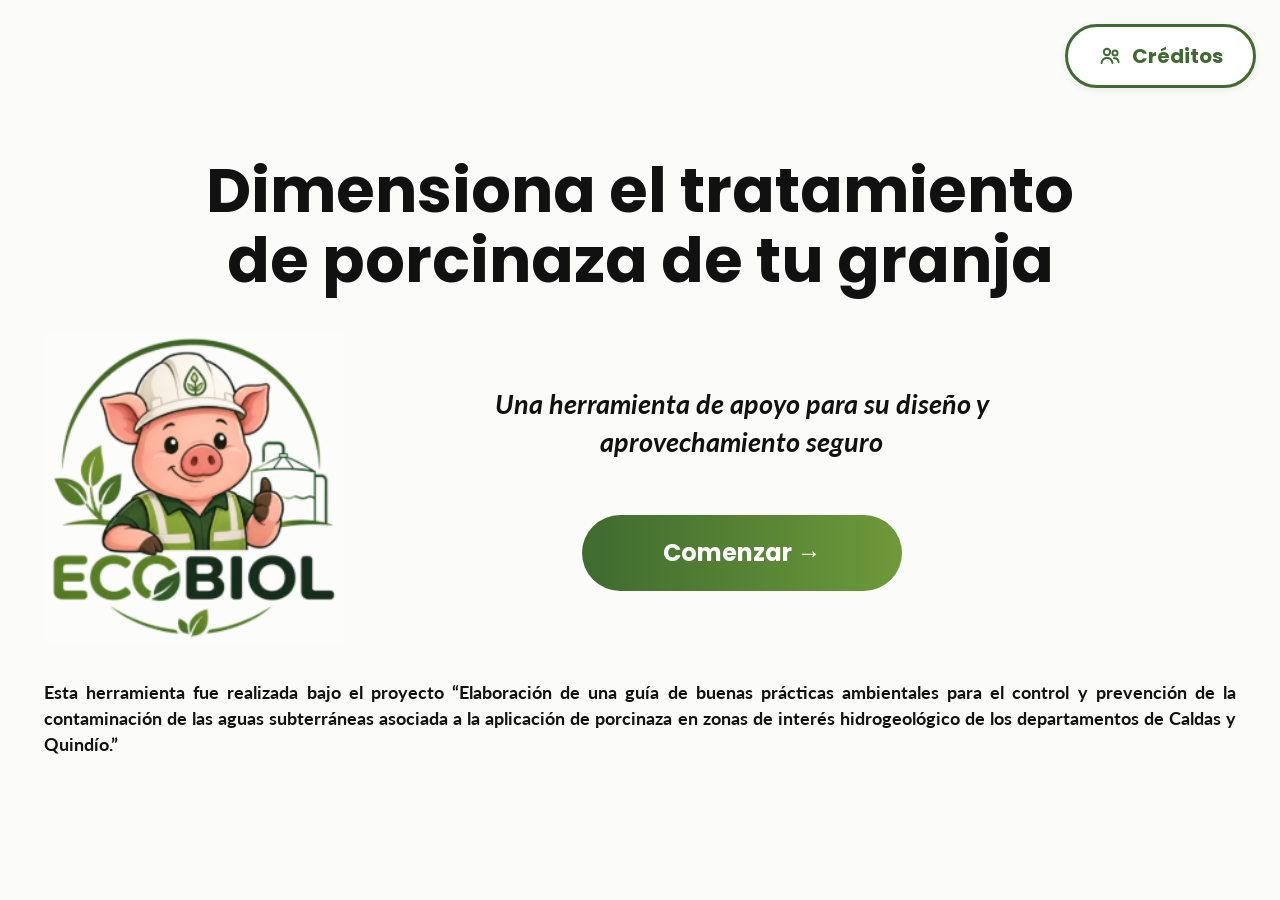
==== commit 954ab82a: "pagina de inicio" ====
--- a/index.html
+++ b/index.html
@@ -8,11 +8,11 @@
 <link rel="preconnect" href="https://fonts.googleapis.com">
 <link rel="preconnect" href="https://fonts.gstatic.com" crossorigin>
 <link href="https://fonts.googleapis.com/css2?family=Poppins:wght@700&family=Lato:ital,wght@0,400;0,700;1,700&display=swap" rel="stylesheet">
-<link rel="stylesheet" href="estilos.css">
+<link rel="stylesheet" href="estilos.css?v=16">
 </head>
 <body class="pagina-portada">
 
-  <button type="button" class="portada__creditos-btn" onclick="document.getElementById('creditos').showModal()">Créditos</button>
+  <button type="button" class="portada__creditos-btn" onclick="document.getElementById('creditos').showModal()"><svg viewBox="0 0 24 24" aria-hidden="true"><circle cx="9" cy="8" r="3.2"/><path d="M3.5 19c.6-3.2 2.8-5 5.5-5s4.9 1.8 5.5 5"/><circle cx="17" cy="9" r="2.5"/><path d="M16 14.2c2.4-.3 4.2 1.2 4.6 4"/></svg>Créditos</button>
 
   <main class="portada">
 
--- a/estilos.css
+++ b/estilos.css
@@ -321,7 +321,7 @@
 }
 .portada{
   min-height:100vh;
-  max-width:1080px;
+  max-width:1240px;
   margin:0 auto;
   padding:clamp(2rem,6vh,4.5rem) 1.5rem 2.5rem;
   display:flex;flex-direction:column;justify-content:center;
@@ -330,7 +330,7 @@
 .portada__titulo{
   font-family:'Poppins','Segoe UI',Arial,sans-serif;
   font-weight:700;
-  font-size:clamp(1.9rem,4.6vw,3.1rem);
+  font-size:clamp(2.2rem,5.2vw,3.9rem);
   line-height:1.12;
   text-align:center;
   max-width:14em;      /* corta el título en dos líneas como en Canva */
@@ -339,7 +339,7 @@
 .portada__centro{
   display:grid;grid-template-columns:auto 1fr;align-items:center;gap:2rem;
 }
-.portada__logo{width:clamp(180px,22vw,240px);height:auto;display:block;}
+.portada__logo{width:clamp(220px,26vw,300px);height:auto;display:block;}
 .portada__accion{
   display:flex;flex-direction:column;align-items:center;
   gap:clamp(2rem,6vh,3.5rem);
@@ -347,22 +347,22 @@
 }
 .portada__subtitulo{
   font-style:italic;font-weight:700;
-  font-size:clamp(1.1rem,1.8vw,1.3rem);
+  font-size:clamp(1.3rem,2.2vw,1.7rem);
   text-align:center;max-width:22em;margin:0;
 }
 .portada__boton{
-  display:inline-block;min-width:270px;
-  padding:1.15rem 2.5rem;border-radius:999px;
+  display:inline-block;min-width:320px;
+  padding:1.3rem 3rem;border-radius:999px;
   background:linear-gradient(90deg,var(--portada-verde-oscuro),var(--portada-verde-claro));
   color:#fff;
   font-family:'Poppins','Segoe UI',Arial,sans-serif;
-  font-weight:700;font-size:1.25rem;
+  font-weight:700;font-size:1.5rem;
   text-align:center;text-decoration:none;
   transition:transform .15s ease, box-shadow .15s ease;
 }
 .portada__boton:hover{transform:translateY(-2px);box-shadow:0 6px 16px rgba(62,107,47,.3);}
 .portada__boton:focus-visible{outline:3px solid var(--portada-verde-oscuro);outline-offset:4px;}
-.portada__creditos{font-weight:700;font-size:.95rem;text-align:justify;hyphens:auto;margin:0;}
+.portada__creditos{font-weight:700;font-size:clamp(1rem,1.4vw,1.15rem);line-height:1.45;text-align:justify;hyphens:auto;margin:0;}
 
 @media (max-width:720px){
   .portada__centro{grid-template-columns:1fr;justify-items:center;gap:1.5rem;}
@@ -374,10 +374,11 @@
 
 /* Créditos (pestaña de la portada) */
 .portada__creditos-btn{
-  position:fixed;top:18px;right:18px;z-index:5;
-  padding:10px 22px;border-radius:999px;cursor:pointer;
-  background:#fff;color:var(--portada-verde-oscuro);border:2px solid var(--portada-verde-oscuro);
-  font-family:'Poppins','Segoe UI',Arial,sans-serif;font-weight:700;font-size:1rem;
+  position:fixed;top:24px;right:24px;z-index:5;
+  display:inline-flex;align-items:center;gap:10px;
+  padding:14px 30px;border-radius:999px;cursor:pointer;
+  background:#fff;color:var(--portada-verde-oscuro);border:3px solid var(--portada-verde-oscuro);
+  font-family:'Poppins','Segoe UI',Arial,sans-serif;font-weight:700;font-size:1.25rem;
   box-shadow:0 2px 8px rgba(0,0,0,.08);transition:background .15s, color .15s;
 }
 .portada__creditos-btn:hover{background:var(--portada-verde-oscuro);color:#fff;}
@@ -403,7 +404,12 @@
 .creditos__grupo li b{display:block;font-size:1.05rem;}
 .creditos__grupo li span{color:#5B6259;font-size:.95rem;}
 .creditos__version{margin-top:22px !important;font-size:.9rem;color:#5B6259;}
-@media (max-width:600px){ .portada__creditos-btn{top:12px;right:12px;padding:8px 16px;font-size:.9rem;} }
+.portada__creditos-btn svg{width:24px;height:24px;fill:none;stroke:currentColor;stroke-width:2;stroke-linecap:round;stroke-linejoin:round;}
+@media (max-width:720px){
+  .portada__creditos-btn{position:static;align-self:flex-end;padding:10px 20px;font-size:1.05rem;margin:12px 12px 0 auto;}
+  body.pagina-portada{display:flex;flex-direction:column;}
+  .portada{min-height:auto;}
+}
 
 /* =========================================================
    Paso 2 — Población porcina
@@ -856,6 +862,24 @@
 .campo-granja input:focus{outline:2px solid var(--verde-claro);outline-offset:1px;}
 .campo-granja small{flex-basis:100%;font-size:14px;color:var(--text-muted);}
 
+/* Paso 3 — Origen del caudal (calculado o medido) */
+.origen-caudal{max-width:1010px;margin:clamp(30px,3.5vw,48px) auto 0;}
+.origen-caudal h3{font-family:var(--f-titulo);font-size:clamp(19px,1.8vw,24px);font-weight:700;margin:0 0 14px;}
+.origen-caudal__opciones{display:grid;grid-template-columns:1fr 1fr;gap:14px 18px;}
+.opcion-caudal{
+  display:flex;gap:14px;align-items:flex-start;margin:0;cursor:pointer;
+  padding:16px 18px;border:2px solid #E2E6E4;border-radius:10px;background:var(--surface);
+  color:var(--text);font-size:inherit;transition:border-color .15s, background .15s;
+}
+.opcion-caudal input{width:20px;height:20px;margin:3px 0 0;flex:0 0 auto;accent-color:var(--green);}
+.opcion-caudal b{display:block;font-size:clamp(16px,1.5vw,19px);}
+.opcion-caudal small{display:block;margin-top:4px;font-size:14px;color:var(--text-muted);line-height:1.35;}
+.opcion-caudal:has(input:checked){border-color:var(--verde-claro);background:var(--green-light);}
+.opcion-caudal:has(input:focus-visible){outline:3px solid var(--verde-claro);outline-offset:2px;}
+.campo-q-medido{max-width:560px;margin-top:18px;}
+.aviso-q{margin:10px 0 0;padding:10px 14px;border-radius:8px;background:#FDF3D7;border:1px solid #F0D58E;color:#6F5310;font-size:15px;line-height:1.4;}
+@media (max-width:700px){ .origen-caudal__opciones{grid-template-columns:1fr;} }
+
 /* Paso 7 — Advertencia al elegir "Otro cultivo" */
 .veredicto.advertencia-cultivo{margin:16px 0 0;max-width:1000px;}
 .tag-res tspan.l2{font-weight:400;fill:#20241F;}
